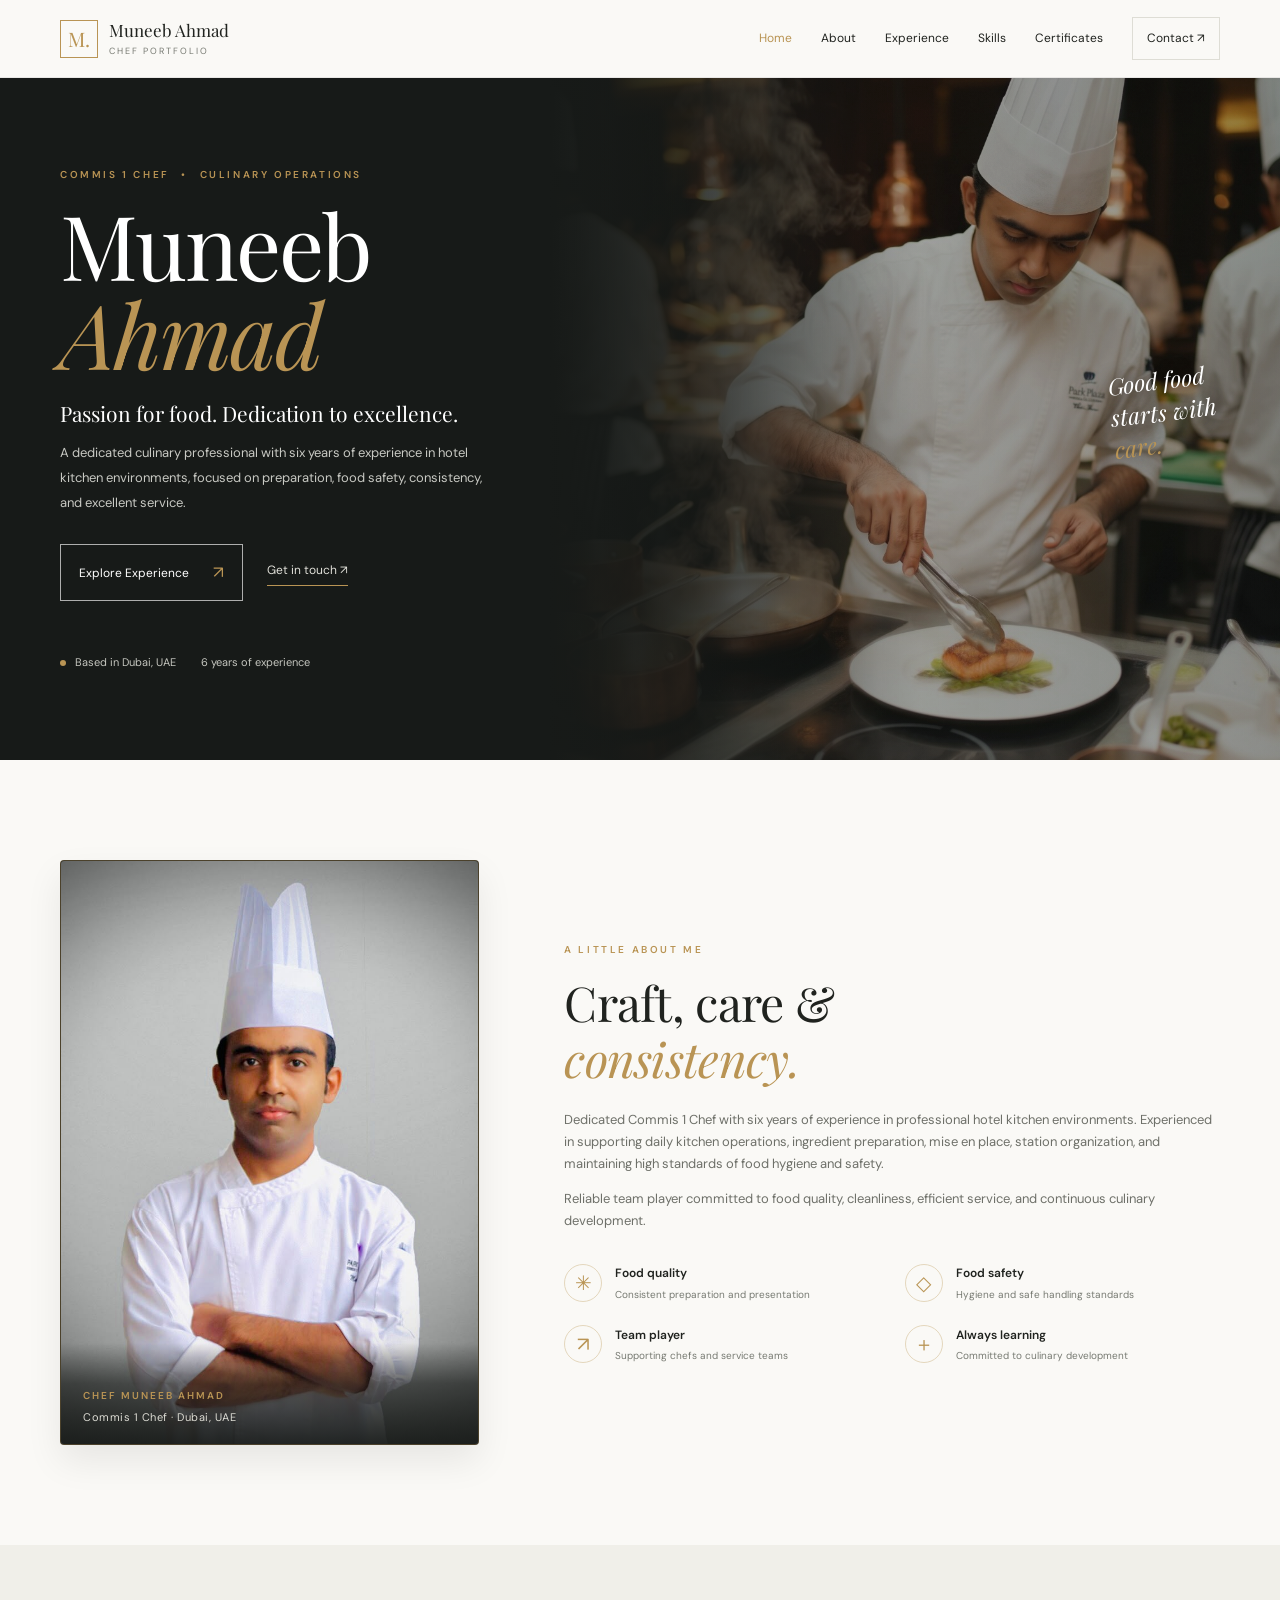
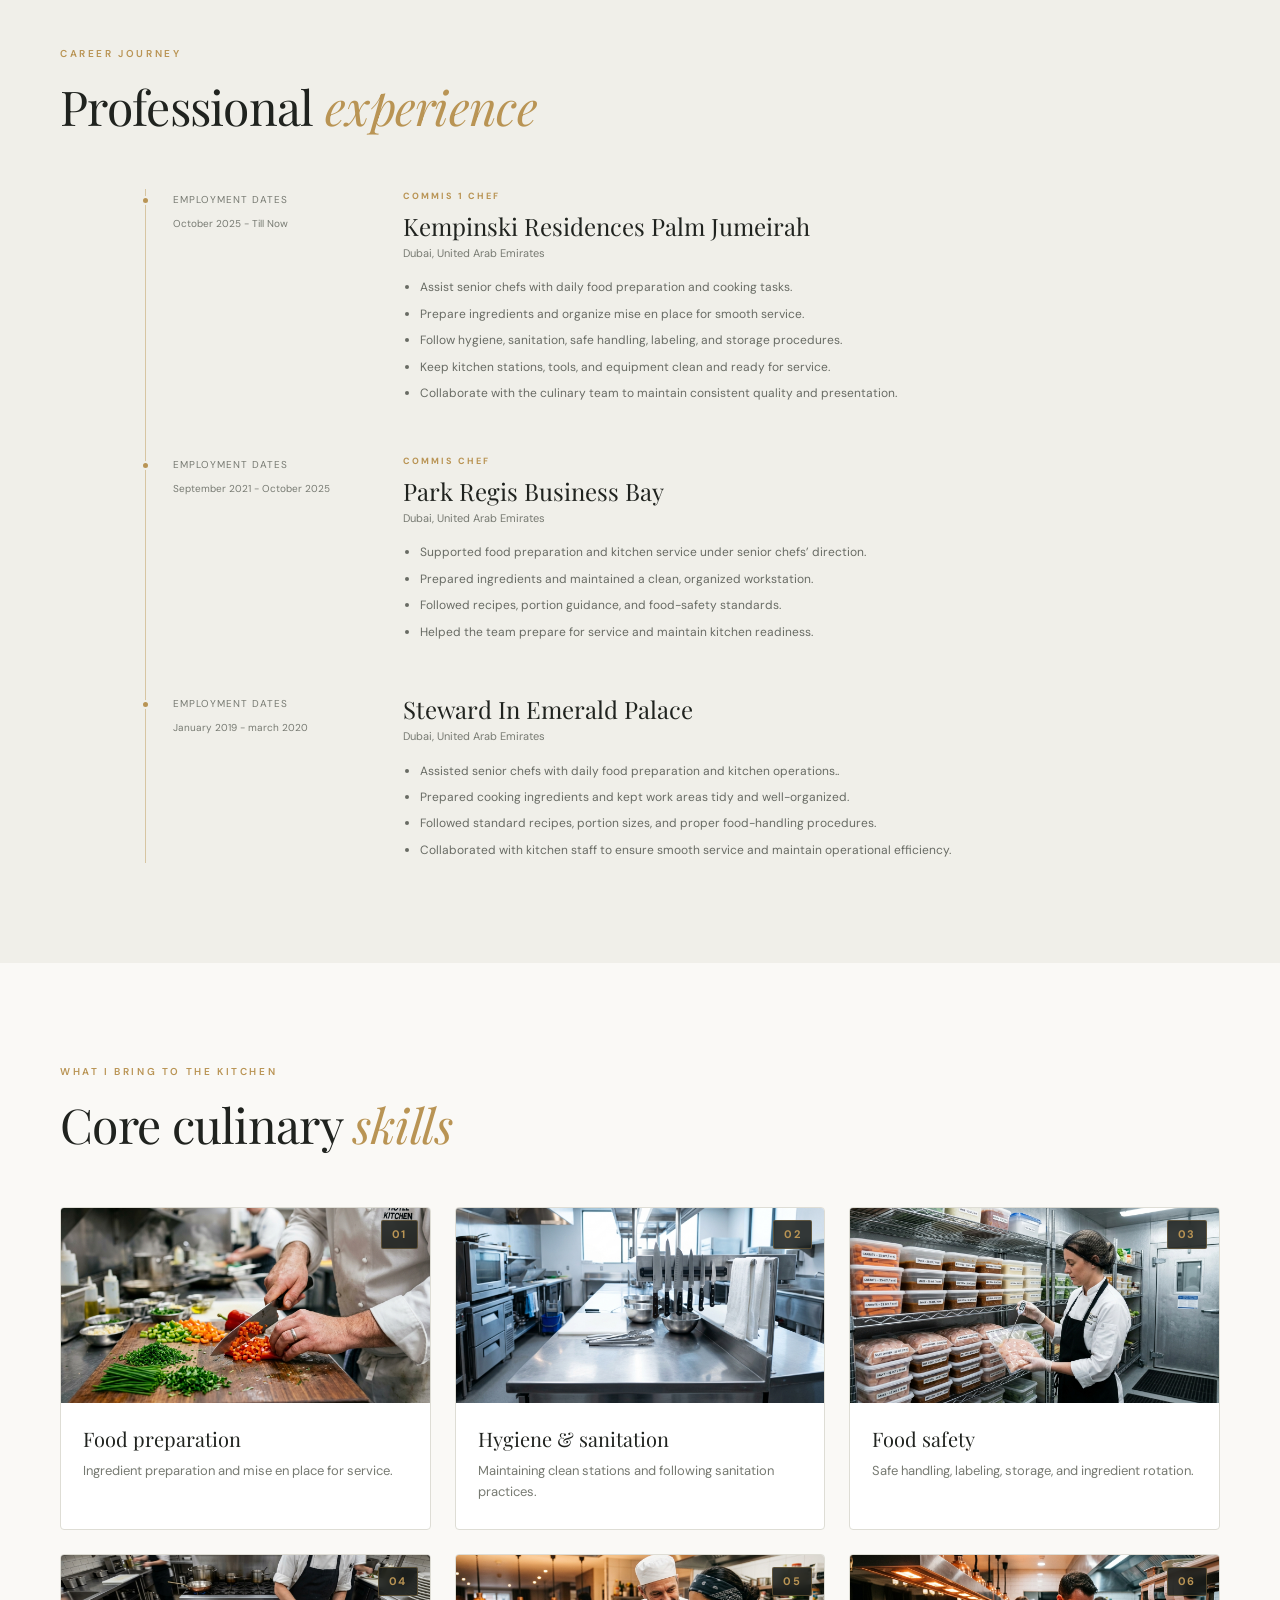
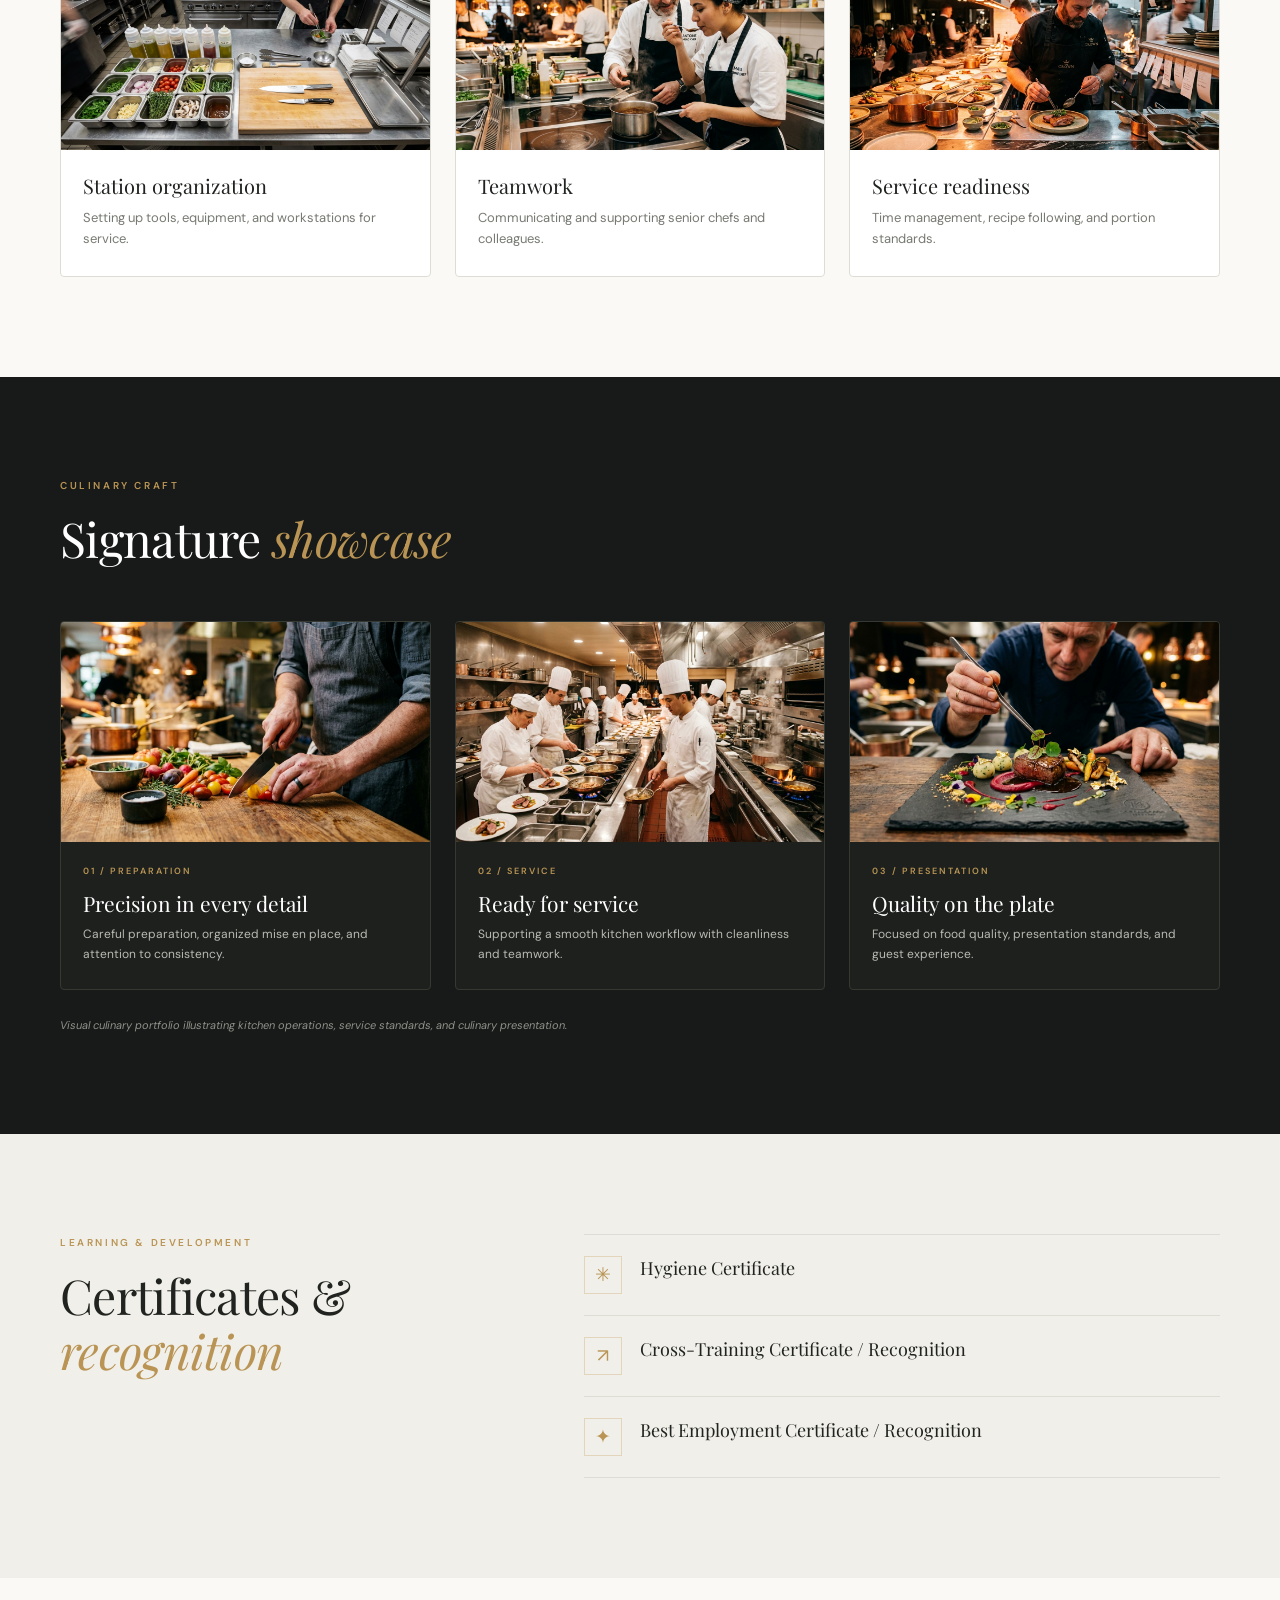
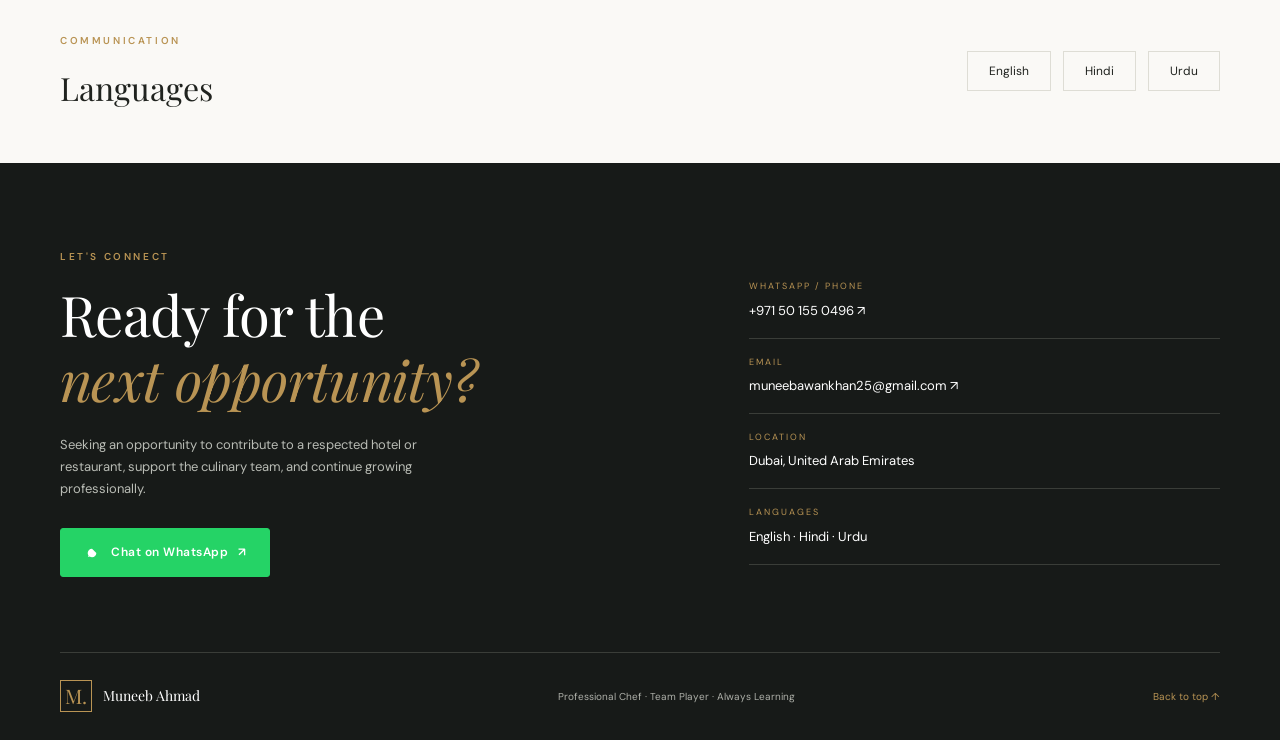
==== index.html @ 7d7c9e2b "first commit" ====
<!doctype html>
<html lang="en">
<head>
  <meta charset="utf-8">
  <meta name="viewport" content="width=device-width, initial-scale=1">
  <meta name="description" content="Professional portfolio of Muneeb Ahmad, Commis 1 Chef based in Dubai, UAE.">
  <meta name="theme-color" content="#171a18">
  <title>Muneeb Ahmad | Professional Chef Portfolio</title>
  <link rel="preconnect" href="https://fonts.googleapis.com">
  <link rel="preconnect" href="https://fonts.gstatic.com" crossorigin>
  <link href="https://fonts.googleapis.com/css2?family=DM+Sans:wght@400;500;600;700&family=Playfair+Display:ital,wght@0,400;0,500;0,600;1,400;1,500&display=swap" rel="stylesheet">
  <link rel="stylesheet" href="assets/css/style.css">
  <script>
    if ('scrollRestoration' in history) { history.scrollRestoration = 'manual'; }
    window.scrollTo(0, 0);
  </script>
  <script defer src="assets/js/script.js"></script>
</head>
<body>
<header class="site-header">
  <div class="container nav-wrap">
    <a class="brand" href="#home" aria-label="Muneeb Ahmad home"><span class="brand-mark">M.</span><span>Muneeb Ahmad<small>CHEF PORTFOLIO</small></span></a>
    <button class="menu-toggle" type="button" aria-label="Open navigation" aria-expanded="false"><span></span><span></span></button>
    <nav class="main-nav" aria-label="Main navigation">
      <a href="#home">Home</a><a href="#about">About</a><a href="#experience">Experience</a><a href="#skills">Skills</a><a href="#certificates">Certificates</a><a href="https://wa.me/971501550496" target="_blank" rel="noopener noreferrer" class="nav-contact">Contact ↗</a>
    </nav>
  </div>
</header>
<main>
  <section class="hero" id="home">
    <div class="hero-overlay"></div>
    <div class="container hero-content">
      <p class="eyebrow">COMMIS 1 CHEF <span>•</span> CULINARY OPERATIONS</p>
      <h1>Muneeb<br><em>Ahmad</em></h1>
      <p class="hero-lead">Passion for food. Dedication to excellence.</p>
      <p class="hero-copy">A dedicated culinary professional with six years of experience in hotel kitchen environments, focused on preparation, food safety, consistency, and excellent service.</p>
      <div class="hero-actions">
        <a class="button button-light" href="#experience">Explore Experience <span aria-hidden="true">↗</span></a>
        <a class="text-link" href="https://wa.me/971501550496" target="_blank" rel="noopener noreferrer">Get in touch ↗</a>
      </div>
      <div class="hero-meta"><span><i class="dot"></i> Based in Dubai, UAE</span><span>6 years of experience</span></div>
    </div>
    <div class="hero-note">Good food<br>starts with<br><em>care.</em></div>
  </section>

  <section class="section about-section" id="about">
    <div class="container two-col about-grid">
      <div class="portrait-photo">
        <img src="assets/images/muneeb.jpeg" alt="Chef Muneeb Ahmad, Commis 1 Chef in uniform">
        <div class="portrait-caption"><span>CHEF MUNEEB AHMAD</span><small>Commis 1 Chef · Dubai, UAE</small></div>
      </div>
      <div class="about-copy">
        <p class="eyebrow">A LITTLE ABOUT ME</p>
        <h2>Craft, care &<br><em>consistency.</em></h2>
        <p>Dedicated Commis 1 Chef with six years of experience in professional hotel kitchen environments. Experienced in supporting daily kitchen operations, ingredient preparation, mise en place, station organization, and maintaining high standards of food hygiene and safety.</p>
        <p>Reliable team player committed to food quality, cleanliness, efficient service, and continuous culinary development.</p>
        <div class="value-grid">
          <div class="value-item"><span class="value-icon">✳</span><div><strong>Food quality</strong><small>Consistent preparation and presentation</small></div></div>
          <div class="value-item"><span class="value-icon">◇</span><div><strong>Food safety</strong><small>Hygiene and safe handling standards</small></div></div>
          <div class="value-item"><span class="value-icon">↗</span><div><strong>Team player</strong><small>Supporting chefs and service teams</small></div></div>
          <div class="value-item"><span class="value-icon">＋</span><div><strong>Always learning</strong><small>Committed to culinary development</small></div></div>
        </div>
      </div>
    </div>
  </section>

  <section class="section soft-section" id="experience">
    <div class="container">
      <div class="section-heading">
        <div><p class="eyebrow">CAREER JOURNEY</p><h2>Professional <em>experience</em></h2></div>
        
      </div>
      <div class="timeline">
        <article class="timeline-item">
          <div class="timeline-marker"></div>
          <div class="timeline-date">EMPLOYMENT DATES<br><span>October 2025 - Till Now </span></div>
          <div class="timeline-content">
            <p class="role-label">COMMIS 1 CHEF</p>
            <h3>Kempinski Residences Palm Jumeirah</h3>
            <p class="location">Dubai, United Arab Emirates</p>
            <ul>
              <li>Assist senior chefs with daily food preparation and cooking tasks.</li>
              <li>Prepare ingredients and organize mise en place for smooth service.</li>
              <li>Follow hygiene, sanitation, safe handling, labeling, and storage procedures.</li>
              <li>Keep kitchen stations, tools, and equipment clean and ready for service.</li>
              <li>Collaborate with the culinary team to maintain consistent quality and presentation.</li>
            </ul>
          </div>
        </article>
        <article class="timeline-item">
          <div class="timeline-marker"></div>
          <div class="timeline-date">EMPLOYMENT DATES<br><span> September 2021 - October 2025 </span></div>
          <div class="timeline-content">
            <p class="role-label">COMMIS CHEF</p>
            <h3>Park Regis Business Bay</h3>
            <p class="location">Dubai, United Arab Emirates</p>
            <ul>
              <li>Supported food preparation and kitchen service under senior chefs’ direction.</li>
              <li>Prepared ingredients and maintained a clean, organized workstation.</li>
              <li>Followed recipes, portion guidance, and food-safety standards.</li>
              <li>Helped the team prepare for service and maintain kitchen readiness.</li>
            </ul>
          </div>
        </article>
        <article class="timeline-item">
          <div class="timeline-marker"></div>
          <div class="timeline-date">EMPLOYMENT DATES<br><span>  January 2019 - march 2020 </span></div>
          <div class="timeline-content">
            <h3>Steward In Emerald Palace </h3>
            <p class="location">Dubai, United Arab Emirates</p>
            <ul>
              <li>Assisted senior chefs with daily food preparation and kitchen operations..</li>
              <li>Prepared cooking ingredients and kept work areas tidy and well-organized.</li>
               <li>Followed standard recipes, portion sizes, and proper food-handling procedures.</li>
              <li>Collaborated with kitchen staff to ensure smooth service and maintain operational efficiency.</li>
            </ul>
          </div>
        </article>
      </div>
    </div>
  </section>

  <section class="section" id="skills">
    <div class="container">
      <div class="section-heading">
        <div><p class="eyebrow">WHAT I BRING TO THE KITCHEN</p><h2>Core culinary <em>skills</em></h2></div>
      </div>
      <div class="skills-grid">
        <article class="skill-card">
          <div class="skill-media">
            <img src="assets/images/skill-prep.jpg" alt="Food preparation and knife skills" loading="lazy">
            <span class="skill-num">01</span>
          </div>
          <div class="skill-body">
            <h3>Food preparation</h3>
            <p>Ingredient preparation and mise en place for service.</p>
          </div>
        </article>
        <article class="skill-card">
          <div class="skill-media">
            <img src="assets/images/skill-hygiene.jpg" alt="Commercial kitchen hygiene and sanitation" loading="lazy">
            <span class="skill-num">02</span>
          </div>
          <div class="skill-body">
            <h3>Hygiene & sanitation</h3>
            <p>Maintaining clean stations and following sanitation practices.</p>
          </div>
        </article>
        <article class="skill-card">
          <div class="skill-media">
            <img src="assets/images/skill-safety.jpg" alt="Food safety and temperature monitoring" loading="lazy">
            <span class="skill-num">03</span>
          </div>
          <div class="skill-body">
            <h3>Food safety</h3>
            <p>Safe handling, labeling, storage, and ingredient rotation.</p>
          </div>
        </article>
        <article class="skill-card">
          <div class="skill-media">
            <img src="assets/images/skill-station.jpg" alt="Kitchen station organization and mise en place setup" loading="lazy">
            <span class="skill-num">04</span>
          </div>
          <div class="skill-body">
            <h3>Station organization</h3>
            <p>Setting up tools, equipment, and workstations for service.</p>
          </div>
        </article>
        <article class="skill-card">
          <div class="skill-media">
            <img src="assets/images/skill-team.jpg" alt="Culinary brigade teamwork and chef collaboration" loading="lazy">
            <span class="skill-num">05</span>
          </div>
          <div class="skill-body">
            <h3>Teamwork</h3>
            <p>Communicating and supporting senior chefs and colleagues.</p>
          </div>
        </article>
        <article class="skill-card">
          <div class="skill-media">
            <img src="assets/images/skill-service.jpg" alt="Service readiness and dinner service plating" loading="lazy">
            <span class="skill-num">06</span>
          </div>
          <div class="skill-body">
            <h3>Service readiness</h3>
            <p>Time management, recipe following, and portion standards.</p>
          </div>
        </article>
      </div>
    </div>
  </section>

  <section class="section signature-section" id="gallery">
    <div class="container">
      <div class="section-heading">
        <div><p class="eyebrow">CULINARY CRAFT</p><h2>Signature <em>showcase</em></h2></div>
      </div>
      <div class="showcase-grid">
        <article class="showcase-card">
          <div class="showcase-image"><img src="assets/images/showcase-prep.jpg" alt="Precision culinary preparation and knife craftsmanship" loading="lazy"></div>
          <div class="showcase-copy">
            <span>01 / PREPARATION</span>
            <h3>Precision in every detail</h3>
            <p>Careful preparation, organized mise en place, and attention to consistency.</p>
          </div>
        </article>
        <article class="showcase-card">
          <div class="showcase-image"><img src="assets/images/showcase-service.jpg" alt="Commercial hotel kitchen brigade during service rush" loading="lazy"></div>
          <div class="showcase-copy">
            <span>02 / SERVICE</span>
            <h3>Ready for service</h3>
            <p>Supporting a smooth kitchen workflow with cleanliness and teamwork.</p>
          </div>
        </article>
        <article class="showcase-card">
          <div class="showcase-image"><img src="assets/images/showcase-presentation.jpg" alt="Michelin caliber fine dining plated presentation" loading="lazy"></div>
          <div class="showcase-copy">
            <span>03 / PRESENTATION</span>
            <h3>Quality on the plate</h3>
            <p>Focused on food quality, presentation standards, and guest experience.</p>
          </div>
        </article>
      </div>
      <p class="gallery-note">Visual culinary portfolio illustrating kitchen operations, service standards, and culinary presentation.</p>
    </div>
  </section>

  <section class="section soft-section" id="certificates">
    <div class="container credentials-grid">
      <div>
        <p class="eyebrow">LEARNING & DEVELOPMENT</p>
        <h2>Certificates &<br><em>recognition</em></h2>
      </div>
      <div class="credential-list">
        <div class="credential"><span class="credential-symbol">✳</span><div><h3>Hygiene Certificate</h3></div></div>
        <div class="credential"><span class="credential-symbol">↗</span><div><h3>Cross-Training Certificate / Recognition</h3></div></div>
        <div class="credential"><span class="credential-symbol">✦</span><div><h3>Best Employment Certificate / Recognition</h3></div></div>
       
      </div>
    </div>
  </section>

  <section class="section languages-section" id="languages">
    <div class="container language-row">
      <div><p class="eyebrow">COMMUNICATION</p><h2>Languages</h2></div>
      <div class="language-pills"><span>English</span><span>Hindi</span><span>Urdu</span></div>
    </div>
  </section>

  <section class="contact-section" id="contact">
    <div class="container contact-grid">
      <div>
        <p class="eyebrow">LET'S CONNECT</p>
        <h2>Ready for the<br><em>next opportunity?</em></h2>
        <p class="contact-copy">Seeking an opportunity to contribute to a respected hotel or restaurant, support the culinary team, and continue growing professionally.</p>
        <div class="contact-actions">
          <a class="button button-whatsapp" href="https://wa.me/971501550496" target="_blank" rel="noopener noreferrer">
            <svg width="18" height="18" viewBox="0 0 24 24" fill="currentColor" aria-hidden="true"><path d="M12.031 6.172c-3.181 0-5.767 2.586-5.768 5.766-.001 1.298.38 2.27 1.019 3.287l-.582 2.128 2.182-.573c.978.58 1.911.928 3.145.929 3.178 0 5.767-2.587 5.768-5.766 0-3.18-2.587-5.771-5.771zm3.392 8.244c-.144.405-.837.774-1.17.824-.312.045-.694.073-2.146-.527-1.745-.722-2.885-2.487-2.973-2.603-.088-.117-.704-.937-.704-1.787 0-.85.443-1.268.601-1.444.159-.175.347-.219.462-.219.116 0 .232.001.332.006.107.005.25-.041.391.298.145.348.497 1.213.541 1.302.044.088.073.192.015.308-.059.117-.089.19-.176.293-.089.102-.187.228-.267.306-.089.088-.182.183-.078.361.103.177.459.757.985 1.226.677.604 1.248.791 1.425.879.177.088.281.074.385-.045.104-.118.444-.517.562-.694.119-.177.237-.148.399-.089.163.059 1.034.488 1.212.576.177.089.296.133.34.207.045.074.045.428-.099.833zM12 2C6.477 2 2 6.477 2 12c0 1.891.526 3.662 1.438 5.176L2 22l4.962-1.398A9.956 9.956 0 0012 22c5.523 0 10-4.477 10-10S17.523 2 12 2z"/></svg>
            Chat on WhatsApp <span aria-hidden="true">↗</span>
          </a>
        </div>
      </div>
      <div class="contact-details">
        <a href="https://wa.me/971501550496" target="_blank" rel="noopener noreferrer"><span class="contact-label">WHATSAPP / PHONE</span><span>+971 50 155 0496 ↗</span></a>
        <a href="mailto:muneebawankhan25@gmail.com"><span class="contact-label">EMAIL</span><span>muneebawankhan25@gmail.com ↗</span></a>
        <div><span class="contact-label">LOCATION</span><span>Dubai, United Arab Emirates</span></div>
        <div><span class="contact-label">LANGUAGES</span><span>English · Hindi · Urdu</span></div>
      </div>
    </div>
    <footer class="site-footer container"><a class="brand brand-footer" href="#home"><span class="brand-mark">M.</span> Muneeb Ahmad</a><span>Professional Chef · Team Player · Always Learning</span><a href="#home" class="back-top">Back to top ↑</a></footer>
  </section>
</main>
<script>
  // JavaScript is loaded from assets/js/script.js
</script>
</body>
</html>
---- assets/css/style.css ----
:root{--ink:#20231f;--muted:#777a72;--paper:#faf9f6;--soft:#f0efe9;--gold:#b99454;--line:#deddd5;--dark:#171a18;--white:#fff;--serif:"Playfair Display",Georgia,serif;--sans:"DM Sans",Arial,sans-serif}
*{box-sizing:border-box}html{scroll-behavior:smooth;scroll-padding-top:88px}body{margin:0;background:var(--paper);color:var(--ink);font-family:var(--sans);font-size:15px;line-height:1.7;-webkit-font-smoothing:antialiased}a{color:inherit;text-decoration:none}button{font:inherit}.container{width:min(1160px,calc(100% - 48px));margin-inline:auto}.site-header{height:78px;background:rgba(250,249,246,.96);border-bottom:1px solid rgba(32,35,31,.08);position:sticky;top:0;z-index:20;backdrop-filter:blur(12px)}.nav-wrap{height:100%;display:flex;align-items:center;justify-content:space-between;gap:24px}.brand{display:flex;align-items:center;gap:11px;font-family:var(--serif);font-size:17px;line-height:1.2;white-space:nowrap}.brand small{display:block;font:9px var(--sans);letter-spacing:2px;color:var(--muted);margin-top:5px}.brand-mark{width:38px;height:38px;display:grid;place-items:center;border:1px solid var(--gold);color:var(--gold);font-family:var(--serif);font-size:20px}.main-nav{display:flex;align-items:center;gap:29px;font-size:12px}.main-nav a{transition:color .2s}.main-nav a:hover,.main-nav a.active{color:var(--gold)}.nav-contact{border:1px solid var(--line);padding:10px 14px}.menu-toggle{display:none;background:none;border:0;padding:8px}.hero{position:relative;min-height:610px;background:var(--dark);color:white;display:flex;align-items:center;overflow:hidden}.hero:before{content:"";position:absolute;inset:0 0 0 43%;background:linear-gradient(90deg,var(--dark) 0%,rgba(23,26,24,.2) 45%,rgba(23,26,24,.16) 100%),url("../images/chef-hero.png") center/cover no-repeat;opacity:.9}.hero-overlay{position:absolute;inset:0;background:linear-gradient(90deg,rgba(23,26,24,.97) 0%,rgba(23,26,24,.9) 34%,rgba(23,26,24,.18) 72%,rgba(23,26,24,.3) 100%)}.hero-content{position:relative;z-index:1;padding-block:88px}.eyebrow{font-size:10px;letter-spacing:2.6px;font-weight:600;color:var(--gold);margin:0 0 17px}.eyebrow span{padding-inline:7px}.hero h1{font:clamp(58px,7vw,92px)/.99 var(--serif);letter-spacing:-2px;margin:0 0 22px}.hero h1 em,.hero-note em,.about-copy h2 em,.section-heading h2 em,.credentials-grid h2 em,.contact-grid h2 em{font-weight:400;color:var(--gold)}.hero-lead{font:21px var(--serif);margin:0 0 14px}.hero-copy{max-width:440px;color:#c8c9c3;font-size:13px;line-height:1.9}.hero-actions{display:flex;align-items:center;gap:24px;margin-top:29px}.button{display:inline-flex;align-items:center;gap:24px;padding:13px 18px;font-size:12px;transition:transform .2s,background .2s}.button:hover{transform:translateY(-2px)}.button-light{border:1px solid rgba(255,255,255,.65);color:white}.button-light span{color:var(--gold);font-size:17px}.text-link{font-size:12px;color:#e1e0d9;border-bottom:1px solid var(--gold);padding-bottom:4px}.hero-meta{display:flex;gap:25px;margin-top:52px;color:#c5c6bf;font-size:11px}.hero-meta span{display:flex;align-items:center;gap:9px}.dot{width:6px;height:6px;border-radius:50%;background:var(--gold)}.hero-note{position:absolute;z-index:2;right:max(5vw,calc((100vw - 1160px)/2));top:42%;font:italic 23px/1.4 var(--serif);color:#fff;transform:rotate(-7deg);text-shadow:0 2px 20px #000}.section{padding:100px 0}.about-grid{display:grid;grid-template-columns:.78fr 1.22fr;gap:85px;align-items:center}.portrait-placeholder{min-height:430px;background:linear-gradient(145deg,#d6d0c4,#a29b8c);display:flex;flex-direction:column;align-items:center;justify-content:center;position:relative;overflow:hidden;color:#fff;text-align:center}.portrait-placeholder:after{content:"";position:absolute;inset:14px;border:1px solid rgba(255,255,255,.45)}.portrait-monogram{font:clamp(80px,10vw,140px)/1 var(--serif);letter-spacing:-8px;color:rgba(255,255,255,.86)}.portrait-placeholder>span,.portrait-placeholder small{position:relative;z-index:1;letter-spacing:2px;font-size:9px}.portrait-placeholder small{margin-top:12px;letter-spacing:.4px}.about-copy h2,.section-heading h2,.credentials-grid h2,.contact-grid h2{font:clamp(35px,4vw,48px)/1.15 var(--serif);letter-spacing:-.7px;margin:0 0 23px}.about-copy>p:not(.eyebrow){font-size:13px;color:#6e7069;max-width:650px}.value-grid{display:grid;grid-template-columns:1fr 1fr;gap:22px 25px;margin-top:31px}.value-item{display:flex;align-items:center;gap:13px}.value-icon{display:grid;place-items:center;flex:0 0 38px;height:38px;border:1px solid #e4d7bd;color:var(--gold);font-size:20px;border-radius:50%}.value-item strong,.value-item small{display:block}.value-item strong{font-size:12px;font-weight:600}.value-item small{font-size:10px;color:var(--muted);margin-top:2px}.soft-section{background:var(--soft)}.section-heading{display:flex;justify-content:space-between;align-items:end;gap:30px;margin-bottom:55px}.section-heading h2{margin:0}.section-intro{max-width:320px;color:var(--muted);font-size:12px;margin:0 0 5px}.timeline{max-width:1000px;margin-inline:auto}.timeline-item{display:grid;grid-template-columns:190px 1fr;gap:40px;position:relative;padding:0 0 48px 27px;border-left:1px solid #d7c5a2;margin-left:5px}.timeline-item:last-child{padding-bottom:0}.timeline-marker{position:absolute;width:9px;height:9px;border-radius:50%;background:var(--gold);left:-5px;top:7px;border:2px solid var(--soft)}.timeline-date{font-size:10px;letter-spacing:1px;color:var(--muted);padding-top:2px}.timeline-date span{display:inline-block;margin-top:7px;letter-spacing:0}.role-label{font-size:9px;letter-spacing:2px;color:var(--gold);margin:0 0 5px;font-weight:700}.timeline-content h3{font:24px var(--serif);margin:0}.location{font-size:11px;color:var(--muted);margin:2px 0 12px}.timeline-content ul{padding-left:17px;margin:0;color:#686b64;font-size:12px}.timeline-content li{padding:3px 0}.skills-grid{display:grid;grid-template-columns:repeat(3,1fr);gap:1px;background:var(--line);border:1px solid var(--line)}.skill-card{background:var(--paper);padding:29px 28px 32px;min-height:175px;transition:background .2s}.skill-card:hover{background:#fff}.skill-card>span{color:var(--gold);font:italic 17px var(--serif)}.skill-card h3{font:21px var(--serif);margin:17px 0 8px}.skill-card p{font-size:12px;color:var(--muted);margin:0;max-width:260px}.credentials-grid{display:grid;grid-template-columns:.8fr 1.2fr;gap:100px}.credentials-grid h2{margin-bottom:18px}.credential-list{border-top:1px solid var(--line)}.credential{display:flex;gap:18px;padding:21px 0;border-bottom:1px solid var(--line);align-items:flex-start}.credential-symbol{width:38px;height:38px;flex:0 0 38px;display:grid;place-items:center;border:1px solid #e2d5bc;color:var(--gold);font-size:19px}.credential h3{font:18px var(--serif);margin:0 0 3px}.credential p{font-size:11px;color:var(--muted);margin:0}.languages-section{padding:54px 0}.language-row{display:flex;align-items:center;justify-content:space-between;gap:30px}.language-row h2{font:32px var(--serif);margin:0}.language-pills{display:flex;gap:12px;flex-wrap:wrap}.language-pills span{border:1px solid var(--line);padding:9px 21px;font-size:12px}.contact-section{background:var(--dark);color:white;padding:85px 0 0}.contact-grid{display:grid;grid-template-columns:1fr .8fr;gap:100px;padding-bottom:75px}.contact-grid h2{font-size:clamp(38px,4.5vw,56px)}.contact-copy{max-width:420px;color:#b9bcb5;font-size:13px}.contact-details{padding-top:15px}.contact-details>a,.contact-details>div{display:flex;flex-direction:column;gap:5px;padding:16px 0;border-bottom:1px solid #3a3d38;font-size:13px;overflow-wrap:anywhere}.contact-label{font-size:9px;letter-spacing:2px;color:var(--gold)}.contact-details a:hover>span:last-child{color:var(--gold)}.site-footer{border-top:1px solid #3a3d38;min-height:88px;display:flex;align-items:center;justify-content:space-between;gap:22px;color:#aeb0a9;font-size:10px}.brand-footer{color:white;font-size:14px}.brand-footer .brand-mark{width:32px;height:32px}.back-top{color:var(--gold)}.menu-toggle span{display:block;width:23px;height:1px;background:var(--ink);margin:6px}.reveal{opacity:0;transform:translateY(16px);transition:opacity .65s ease,transform .65s ease}.reveal.is-visible{opacity:1;transform:none}
@media(max-width:900px){.main-nav{gap:15px;font-size:11px}.about-grid{gap:45px}.hero-note{right:5%;font-size:18px}.credentials-grid,.contact-grid{gap:50px}.section{padding:78px 0}}
@media(max-width:700px){.container{width:min(100% - 34px,560px)}.site-header{height:70px}.menu-toggle{display:block;cursor:pointer}.main-nav{display:none;position:absolute;top:69px;left:0;right:0;background:var(--paper);padding:18px 24px 24px;border-bottom:1px solid var(--line);align-items:stretch;flex-direction:column;gap:0}.main-nav.open{display:flex}.main-nav a{padding:12px 0;border-bottom:1px solid var(--line)}.main-nav .nav-contact{border:0;padding:12px 0}.hero{min-height:650px;align-items:flex-end}.hero:before{inset:0;background:linear-gradient(0deg,rgba(23,26,24,.98) 0%,rgba(23,26,24,.78) 48%,rgba(23,26,24,.3) 100%),url("../images/chef-hero.png") center/cover no-repeat}.hero-overlay{background:linear-gradient(0deg,rgba(23,26,24,.3),transparent)}.hero-content{padding-block:85px 44px}.hero h1{font-size:64px}.hero-copy{max-width:390px}.hero-note{display:none}.hero-meta{margin-top:35px;gap:14px;flex-wrap:wrap}.section{padding:65px 0}.about-grid,.credentials-grid,.contact-grid{grid-template-columns:1fr;gap:36px}.portrait-placeholder{min-height:300px;max-width:100%}.about-copy h2,.section-heading h2,.credentials-grid h2{font-size:39px}.section-heading{align-items:flex-start;flex-direction:column;gap:13px;margin-bottom:36px}.timeline-item{grid-template-columns:1fr;gap:10px;padding-left:23px;padding-bottom:38px}.timeline-date{order:0}.timeline-content{order:1}.timeline-content h3{font-size:22px}.skills-grid{grid-template-columns:1fr 1fr}.skill-card{padding:23px 18px;min-height:165px}.skill-card h3{font-size:18px}.value-grid{gap:19px 12px}.value-item{align-items:flex-start}.value-item small{line-height:1.5}.language-row{align-items:flex-start;flex-direction:column;gap:20px}.contact-section{padding-top:65px}.contact-grid{padding-bottom:48px}.site-footer{padding:22px 0;align-items:flex-start;flex-direction:column;gap:14px}.contact-grid h2{font-size:43px}}
@media(max-width:400px){.hero h1{font-size:55px}.hero-lead{font-size:18px}.hero-actions{align-items:flex-start;flex-direction:column;gap:17px}.skills-grid{grid-template-columns:1fr}.skill-card{min-height:auto}.value-grid{grid-template-columns:1fr}.language-pills{gap:8px}.language-pills span{padding:8px 14px}}
@media(prefers-reduced-motion:reduce){html{scroll-behavior:auto}*,*::before,*::after{transition:none!important}.reveal{opacity:1;transform:none}}


/* Portfolio photo, skills with imagery, and culinary showcase */
.portrait-photo{position:relative;min-height:480px;height:100%;border-radius:4px;overflow:hidden;background:#171a18;border:1px solid rgba(185,148,84,.32);box-shadow:0 16px 36px rgba(0,0,0,.08)}
.portrait-photo img{width:100%;height:100%;min-height:480px;display:block;object-fit:cover;object-position:center 8%}
.portrait-caption{position:absolute;left:0;right:0;bottom:0;padding:44px 22px 18px;color:#fff;background:linear-gradient(to top,rgba(23,26,24,.92) 0%,rgba(23,26,24,.6) 60%,transparent 100%)}
.portrait-caption span{display:block;font-size:10px;letter-spacing:2px;font-weight:600;color:var(--gold)}
.portrait-caption small{display:block;margin-top:4px;font-size:11px;color:#deddd5;letter-spacing:.5px}

.skills-grid{display:grid;grid-template-columns:repeat(3,1fr);gap:24px;background:transparent;border:none}
.skill-card{background:#fff;border:1px solid var(--line);border-radius:4px;overflow:hidden;display:flex;flex-direction:column;padding:0;min-height:0;transition:transform .25s ease,box-shadow .25s ease,border-color .25s ease}
.skill-card:hover{transform:translateY(-4px);border-color:var(--gold);box-shadow:0 14px 28px rgba(0,0,0,.06)}
.skill-media{position:relative;height:195px;width:100%;overflow:hidden;background:#1a1d1a}
.skill-media img{width:100%;height:100%;object-fit:cover;display:block;transition:transform .45s ease}
.skill-card:hover .skill-media img{transform:scale(1.05)}
.skill-num{position:absolute;top:12px;right:12px;background:rgba(23,26,24,.85);color:var(--gold);font-size:11px;font-weight:700;letter-spacing:1.5px;padding:4px 10px;border:1px solid rgba(185,148,84,.35);backdrop-filter:blur(4px);border-radius:2px}
.skill-body{padding:22px 22px 26px;display:flex;flex-direction:column;flex-grow:1}
.skill-body h3{font:20px var(--serif);margin:0 0 9px;color:var(--ink)}
.skill-body p{font-size:13px;line-height:1.6;color:var(--muted);margin:0;max-width:none}

.signature-section{background:var(--dark);color:#fff}
.signature-section .section-intro{color:#b8bbb3}
.showcase-grid{display:grid;grid-template-columns:repeat(3,1fr);gap:24px}
.showcase-card{border:1px solid #363932;background:#1d201d;border-radius:4px;overflow:hidden;display:flex;flex-direction:column;transition:transform .25s ease,border-color .25s ease,box-shadow .25s ease}
.showcase-card:hover{transform:translateY(-4px);border-color:var(--gold);box-shadow:0 14px 28px rgba(0,0,0,.3)}
.showcase-image{height:220px;overflow:hidden;background:#20231f}
.showcase-image img{width:100%;height:100%;object-fit:cover;display:block;transition:transform .5s ease}
.showcase-card:hover .showcase-image img{transform:scale(1.05)}
.showcase-copy{padding:22px 22px 24px;display:flex;flex-direction:column;flex-grow:1}
.showcase-copy>span{font-size:9px;letter-spacing:2px;font-weight:600;color:var(--gold);display:block}
.showcase-copy h3{font:21px var(--serif);margin:10px 0 8px;color:#fff}
.showcase-copy p{font-size:12px;line-height:1.65;color:#b8bbb3;margin:0}
.gallery-note{font-size:11px;color:#8f928a;margin:26px 0 0;font-style:italic}

@media(max-width:960px){
  .skills-grid{grid-template-columns:repeat(2,1fr);gap:20px}
  .showcase-grid{grid-template-columns:repeat(2,1fr);gap:20px}
  .showcase-card:last-child{grid-column:span 2}
}

.contact-actions{margin-top:28px}
.button-whatsapp{display:inline-flex;align-items:center;gap:10px;background:#25d366;color:#fff!important;border:1px solid #25d366;padding:13px 22px;border-radius:3px;font-size:12px;font-weight:600;letter-spacing:.5px;transition:background .2s,transform .2s,box-shadow .2s}
.button-whatsapp:hover{background:#1fb855;border-color:#1fb855;color:#fff!important;transform:translateY(-2px);box-shadow:0 8px 20px rgba(37,211,102,.25)}
.button-whatsapp svg{flex-shrink:0}

@media(max-width:700px){
  .portrait-photo{min-height:380px;height:430px}
  .portrait-photo img{min-height:380px;height:430px;object-position:center 6%}
  .skills-grid{grid-template-columns:1fr;gap:20px}
  .skill-media{height:200px}
  .skill-card{padding:0}
  .skill-body{padding:20px 20px 24px}
  .showcase-grid{grid-template-columns:1fr;gap:20px}
  .showcase-card:last-child{grid-column:auto}
  .showcase-image{height:220px}
  .showcase-copy{padding:20px 20px 22px}
  .contact-actions{margin-top:22px}
  .button-whatsapp{width:100%;justify-content:center}
}

@media(max-width:420px){
  .portrait-photo,.portrait-photo img{min-height:340px;height:380px}
  .skill-media{height:180px}
  .showcase-image{height:190px}
  .showcase-copy h3{font-size:19px}
  .skill-body h3{font-size:19px}
}
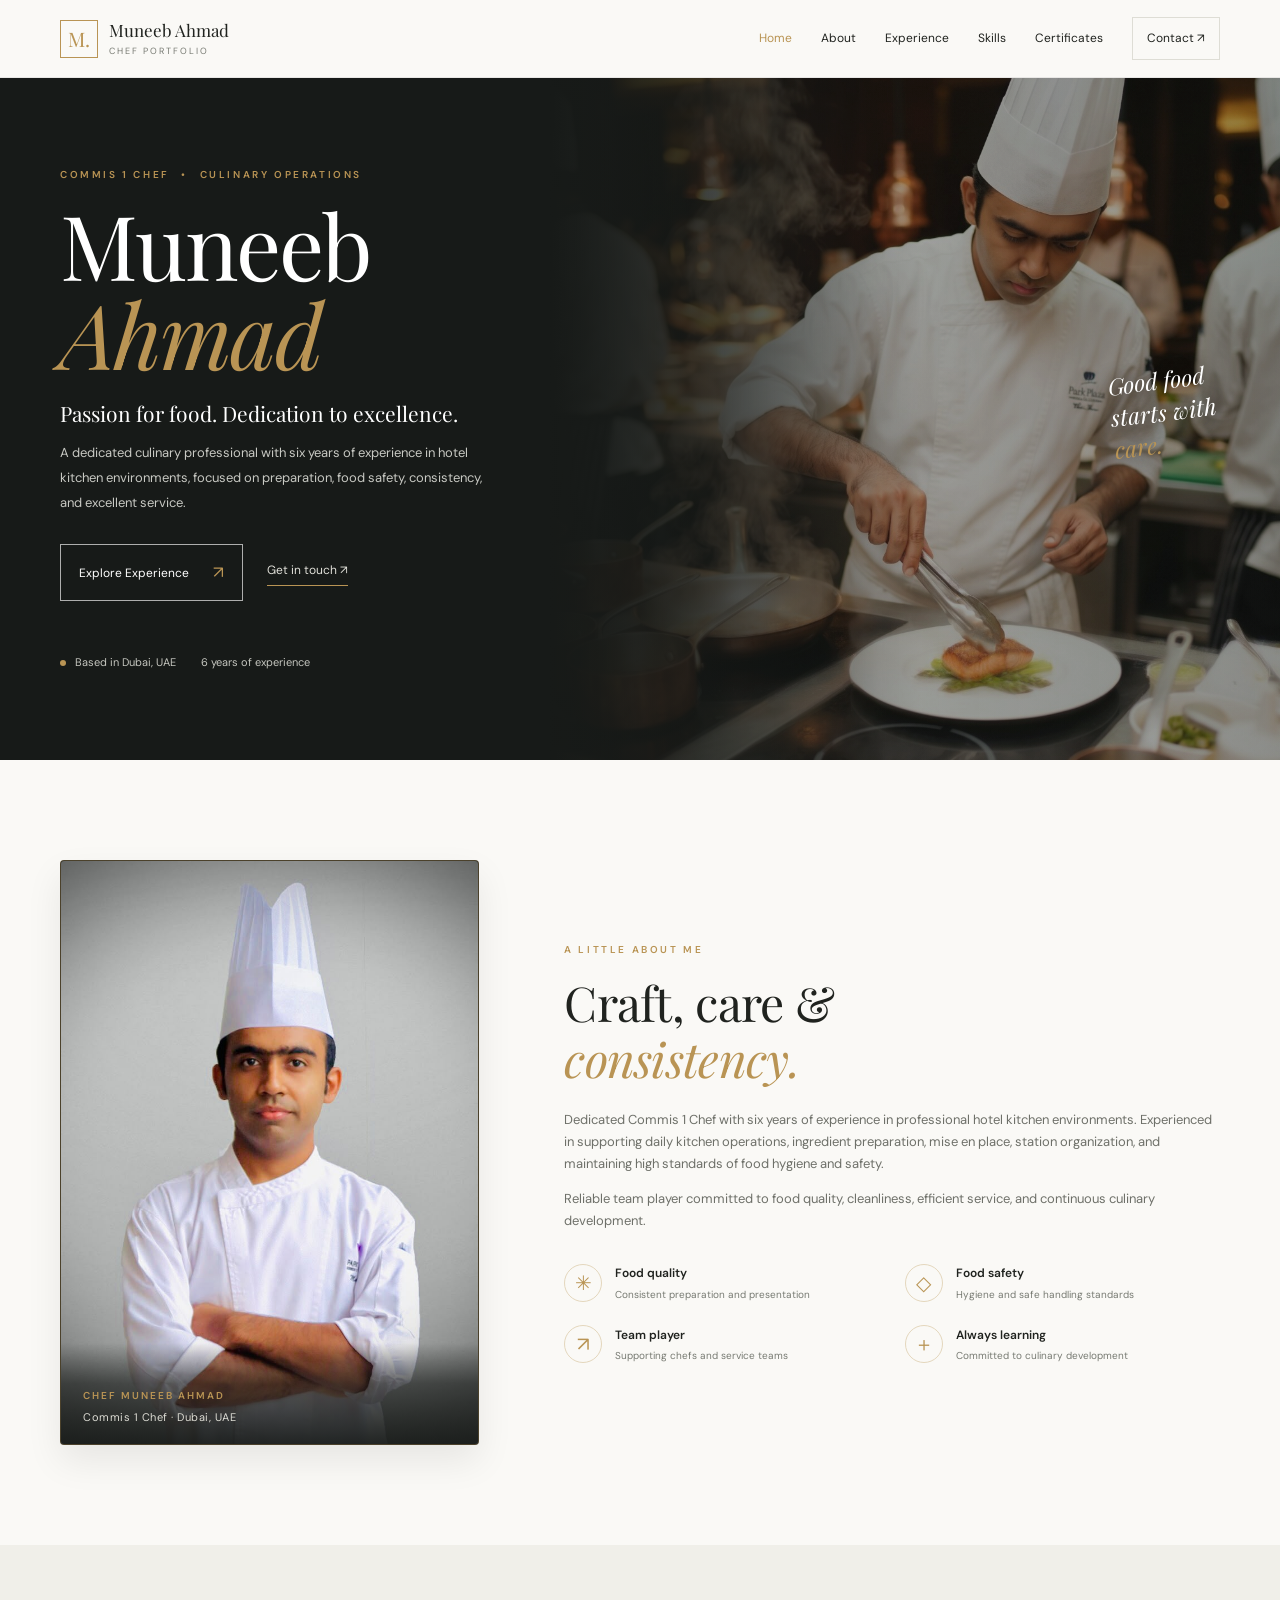
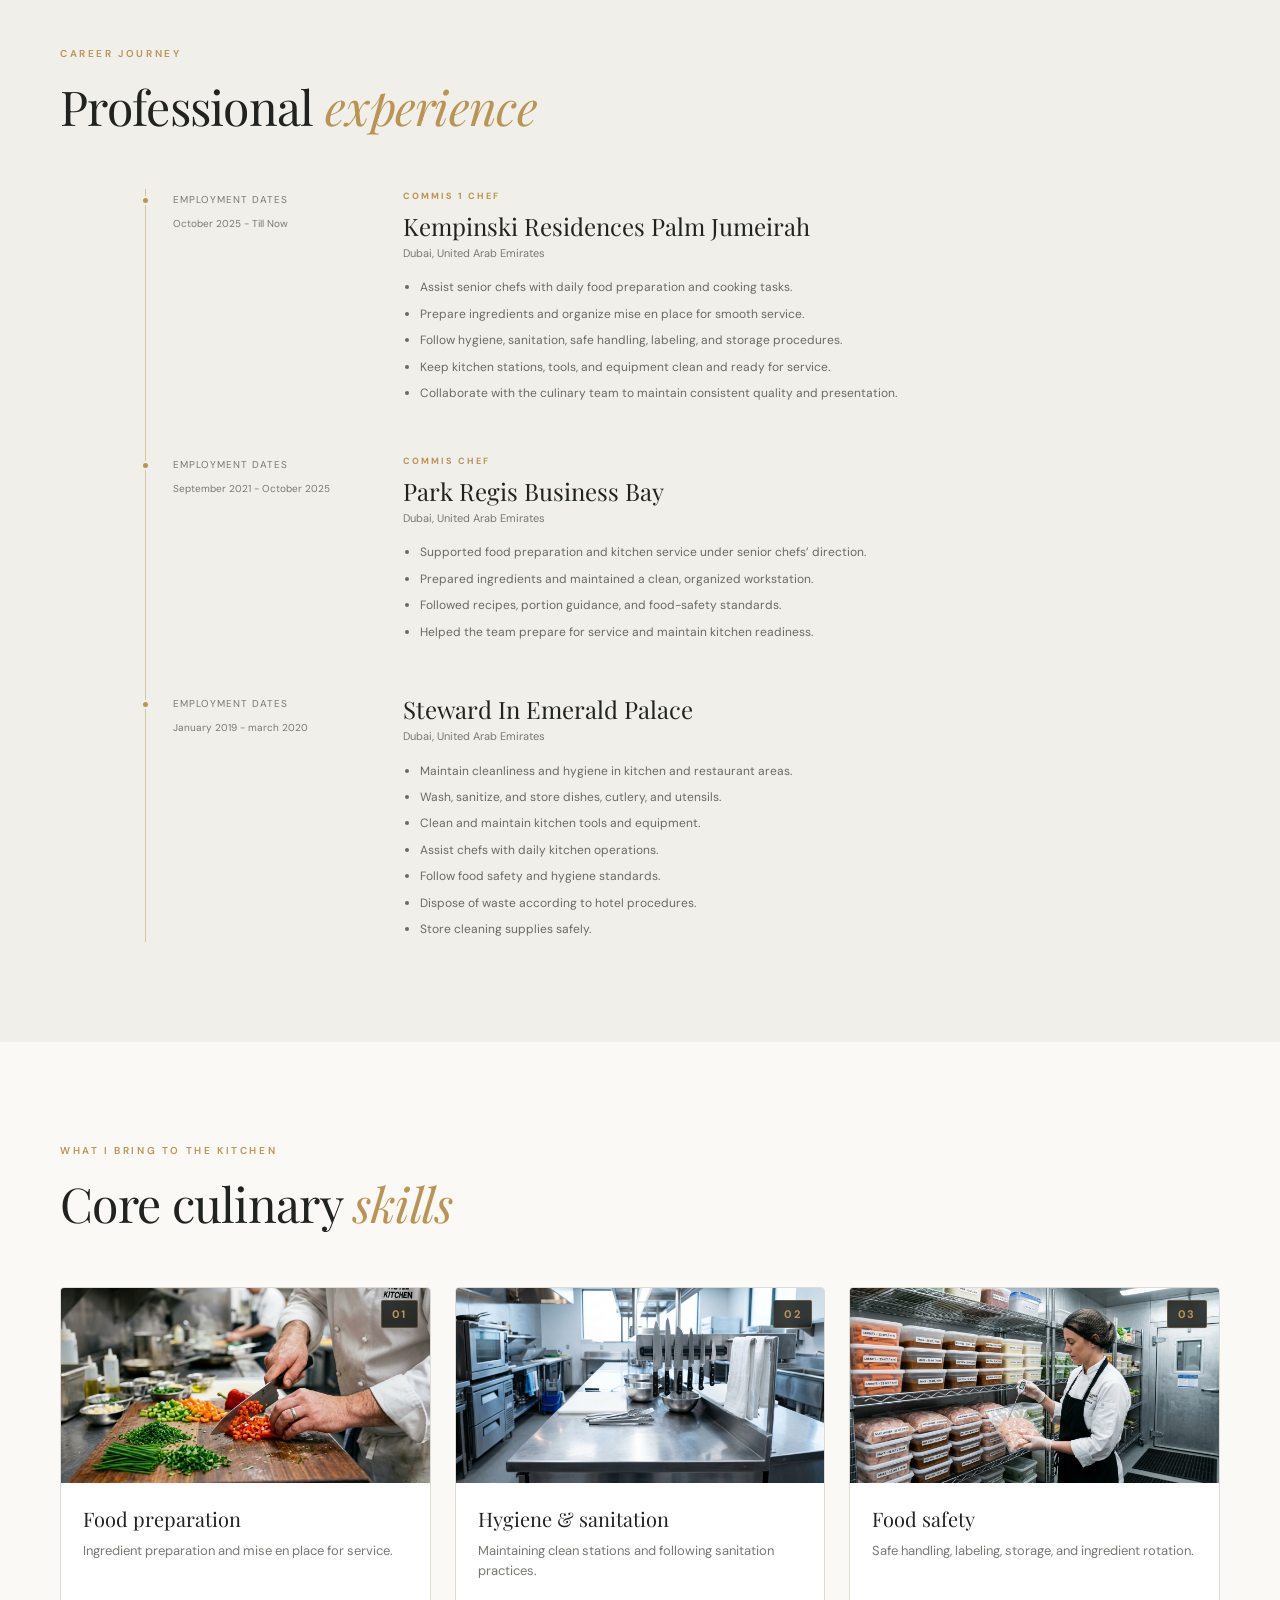
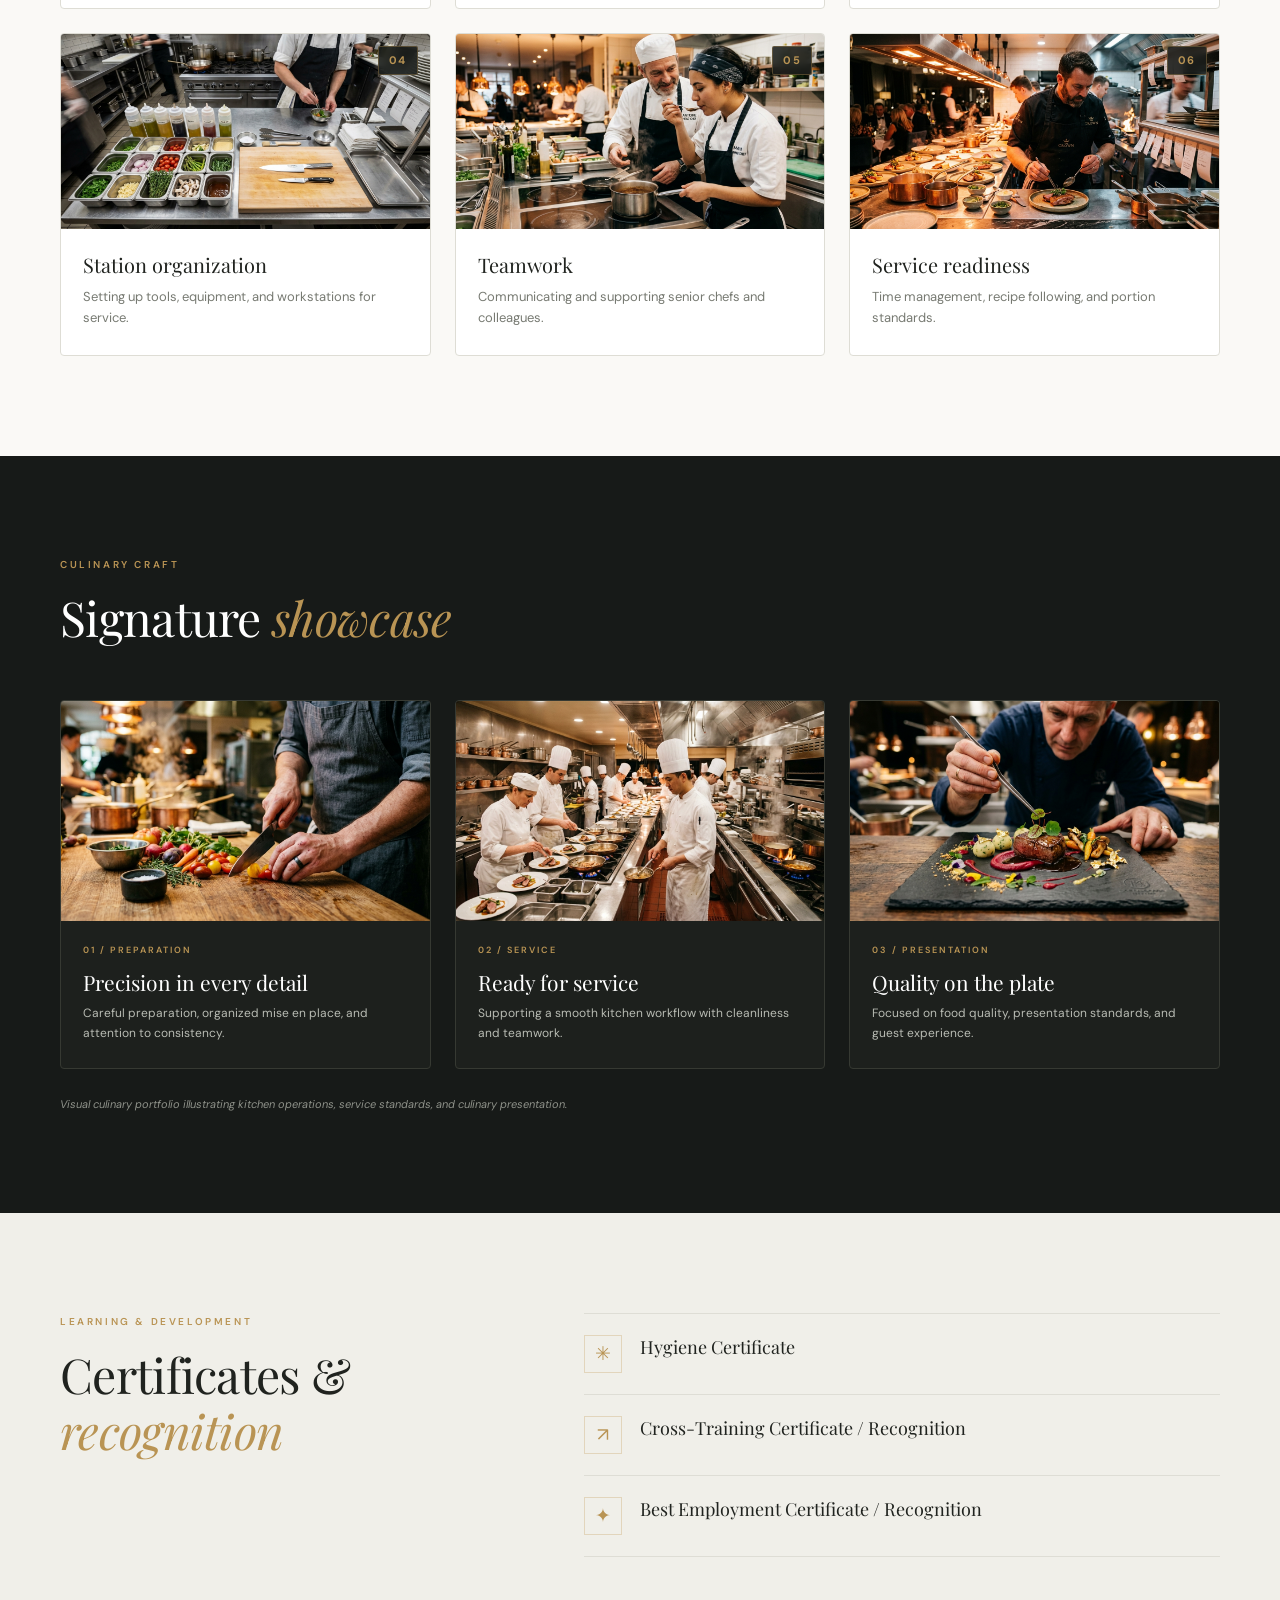
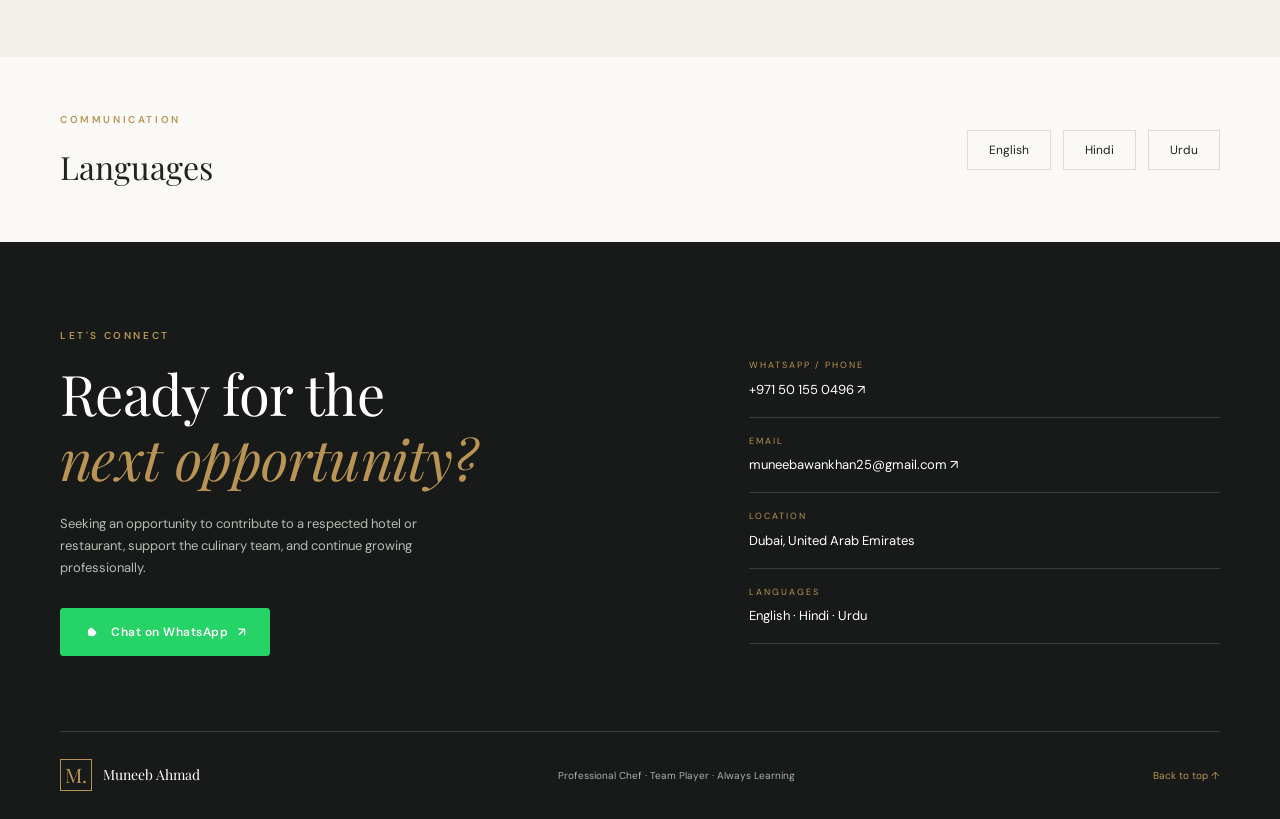
==== commit 2d91163a: "Update index.html" ====
--- a/index.html
+++ b/index.html
@@ -1,5 +1,6 @@
 <!doctype html>
 <html lang="en">
+
 <head>
   <meta charset="utf-8">
   <meta name="viewport" content="width=device-width, initial-scale=1">
@@ -8,7 +9,9 @@
   <title>Muneeb Ahmad | Professional Chef Portfolio</title>
   <link rel="preconnect" href="https://fonts.googleapis.com">
   <link rel="preconnect" href="https://fonts.gstatic.com" crossorigin>
-  <link href="https://fonts.googleapis.com/css2?family=DM+Sans:wght@400;500;600;700&family=Playfair+Display:ital,wght@0,400;0,500;0,600;1,400;1,500&display=swap" rel="stylesheet">
+  <link
+    href="https://fonts.googleapis.com/css2?family=DM+Sans:wght@400;500;600;700&family=Playfair+Display:ital,wght@0,400;0,500;0,600;1,400;1,500&display=swap"
+    rel="stylesheet">
   <link rel="stylesheet" href="assets/css/style.css">
   <script>
     if ('scrollRestoration' in history) { history.scrollRestoration = 'manual'; }
@@ -16,262 +19,325 @@
   </script>
   <script defer src="assets/js/script.js"></script>
 </head>
+
 <body>
-<header class="site-header">
-  <div class="container nav-wrap">
-    <a class="brand" href="#home" aria-label="Muneeb Ahmad home"><span class="brand-mark">M.</span><span>Muneeb Ahmad<small>CHEF PORTFOLIO</small></span></a>
-    <button class="menu-toggle" type="button" aria-label="Open navigation" aria-expanded="false"><span></span><span></span></button>
-    <nav class="main-nav" aria-label="Main navigation">
-      <a href="#home">Home</a><a href="#about">About</a><a href="#experience">Experience</a><a href="#skills">Skills</a><a href="#certificates">Certificates</a><a href="https://wa.me/971501550496" target="_blank" rel="noopener noreferrer" class="nav-contact">Contact ↗</a>
-    </nav>
-  </div>
-</header>
-<main>
-  <section class="hero" id="home">
-    <div class="hero-overlay"></div>
-    <div class="container hero-content">
-      <p class="eyebrow">COMMIS 1 CHEF <span>•</span> CULINARY OPERATIONS</p>
-      <h1>Muneeb<br><em>Ahmad</em></h1>
-      <p class="hero-lead">Passion for food. Dedication to excellence.</p>
-      <p class="hero-copy">A dedicated culinary professional with six years of experience in hotel kitchen environments, focused on preparation, food safety, consistency, and excellent service.</p>
-      <div class="hero-actions">
-        <a class="button button-light" href="#experience">Explore Experience <span aria-hidden="true">↗</span></a>
-        <a class="text-link" href="https://wa.me/971501550496" target="_blank" rel="noopener noreferrer">Get in touch ↗</a>
-      </div>
-      <div class="hero-meta"><span><i class="dot"></i> Based in Dubai, UAE</span><span>6 years of experience</span></div>
+  <header class="site-header">
+    <div class="container nav-wrap">
+      <a class="brand" href="#home" aria-label="Muneeb Ahmad home"><span class="brand-mark">M.</span><span>Muneeb
+          Ahmad<small>CHEF PORTFOLIO</small></span></a>
+      <button class="menu-toggle" type="button" aria-label="Open navigation"
+        aria-expanded="false"><span></span><span></span></button>
+      <nav class="main-nav" aria-label="Main navigation">
+        <a href="#home">Home</a><a href="#about">About</a><a href="#experience">Experience</a><a
+          href="#skills">Skills</a><a href="#certificates">Certificates</a><a href="https://wa.me/971501550496"
+          target="_blank" rel="noopener noreferrer" class="nav-contact">Contact ↗</a>
+      </nav>
     </div>
-    <div class="hero-note">Good food<br>starts with<br><em>care.</em></div>
-  </section>
-
-  <section class="section about-section" id="about">
-    <div class="container two-col about-grid">
-      <div class="portrait-photo">
-        <img src="assets/images/muneeb.jpeg" alt="Chef Muneeb Ahmad, Commis 1 Chef in uniform">
-        <div class="portrait-caption"><span>CHEF MUNEEB AHMAD</span><small>Commis 1 Chef · Dubai, UAE</small></div>
-      </div>
-      <div class="about-copy">
-        <p class="eyebrow">A LITTLE ABOUT ME</p>
-        <h2>Craft, care &<br><em>consistency.</em></h2>
-        <p>Dedicated Commis 1 Chef with six years of experience in professional hotel kitchen environments. Experienced in supporting daily kitchen operations, ingredient preparation, mise en place, station organization, and maintaining high standards of food hygiene and safety.</p>
-        <p>Reliable team player committed to food quality, cleanliness, efficient service, and continuous culinary development.</p>
-        <div class="value-grid">
-          <div class="value-item"><span class="value-icon">✳</span><div><strong>Food quality</strong><small>Consistent preparation and presentation</small></div></div>
-          <div class="value-item"><span class="value-icon">◇</span><div><strong>Food safety</strong><small>Hygiene and safe handling standards</small></div></div>
-          <div class="value-item"><span class="value-icon">↗</span><div><strong>Team player</strong><small>Supporting chefs and service teams</small></div></div>
-          <div class="value-item"><span class="value-icon">＋</span><div><strong>Always learning</strong><small>Committed to culinary development</small></div></div>
-        </div>
-      </div>
-    </div>
-  </section>
-
-  <section class="section soft-section" id="experience">
-    <div class="container">
-      <div class="section-heading">
-        <div><p class="eyebrow">CAREER JOURNEY</p><h2>Professional <em>experience</em></h2></div>
-        
-      </div>
-      <div class="timeline">
-        <article class="timeline-item">
-          <div class="timeline-marker"></div>
-          <div class="timeline-date">EMPLOYMENT DATES<br><span>October 2025 - Till Now </span></div>
-          <div class="timeline-content">
-            <p class="role-label">COMMIS 1 CHEF</p>
-            <h3>Kempinski Residences Palm Jumeirah</h3>
-            <p class="location">Dubai, United Arab Emirates</p>
-            <ul>
-              <li>Assist senior chefs with daily food preparation and cooking tasks.</li>
-              <li>Prepare ingredients and organize mise en place for smooth service.</li>
-              <li>Follow hygiene, sanitation, safe handling, labeling, and storage procedures.</li>
-              <li>Keep kitchen stations, tools, and equipment clean and ready for service.</li>
-              <li>Collaborate with the culinary team to maintain consistent quality and presentation.</li>
-            </ul>
-          </div>
-        </article>
-        <article class="timeline-item">
-          <div class="timeline-marker"></div>
-          <div class="timeline-date">EMPLOYMENT DATES<br><span> September 2021 - October 2025 </span></div>
-          <div class="timeline-content">
-            <p class="role-label">COMMIS CHEF</p>
-            <h3>Park Regis Business Bay</h3>
-            <p class="location">Dubai, United Arab Emirates</p>
-            <ul>
-              <li>Supported food preparation and kitchen service under senior chefs’ direction.</li>
-              <li>Prepared ingredients and maintained a clean, organized workstation.</li>
-              <li>Followed recipes, portion guidance, and food-safety standards.</li>
-              <li>Helped the team prepare for service and maintain kitchen readiness.</li>
-            </ul>
-          </div>
-        </article>
-        <article class="timeline-item">
-          <div class="timeline-marker"></div>
-          <div class="timeline-date">EMPLOYMENT DATES<br><span>  January 2019 - march 2020 </span></div>
-          <div class="timeline-content">
-            <h3>Steward In Emerald Palace </h3>
-            <p class="location">Dubai, United Arab Emirates</p>
-            <ul>
-              <li>Assisted senior chefs with daily food preparation and kitchen operations..</li>
-              <li>Prepared cooking ingredients and kept work areas tidy and well-organized.</li>
-               <li>Followed standard recipes, portion sizes, and proper food-handling procedures.</li>
-              <li>Collaborated with kitchen staff to ensure smooth service and maintain operational efficiency.</li>
-            </ul>
-          </div>
-        </article>
-      </div>
-    </div>
-  </section>
-
-  <section class="section" id="skills">
-    <div class="container">
-      <div class="section-heading">
-        <div><p class="eyebrow">WHAT I BRING TO THE KITCHEN</p><h2>Core culinary <em>skills</em></h2></div>
-      </div>
-      <div class="skills-grid">
-        <article class="skill-card">
-          <div class="skill-media">
-            <img src="assets/images/skill-prep.jpg" alt="Food preparation and knife skills" loading="lazy">
-            <span class="skill-num">01</span>
-          </div>
-          <div class="skill-body">
-            <h3>Food preparation</h3>
-            <p>Ingredient preparation and mise en place for service.</p>
-          </div>
-        </article>
-        <article class="skill-card">
-          <div class="skill-media">
-            <img src="assets/images/skill-hygiene.jpg" alt="Commercial kitchen hygiene and sanitation" loading="lazy">
-            <span class="skill-num">02</span>
-          </div>
-          <div class="skill-body">
-            <h3>Hygiene & sanitation</h3>
-            <p>Maintaining clean stations and following sanitation practices.</p>
-          </div>
-        </article>
-        <article class="skill-card">
-          <div class="skill-media">
-            <img src="assets/images/skill-safety.jpg" alt="Food safety and temperature monitoring" loading="lazy">
-            <span class="skill-num">03</span>
-          </div>
-          <div class="skill-body">
-            <h3>Food safety</h3>
-            <p>Safe handling, labeling, storage, and ingredient rotation.</p>
-          </div>
-        </article>
-        <article class="skill-card">
-          <div class="skill-media">
-            <img src="assets/images/skill-station.jpg" alt="Kitchen station organization and mise en place setup" loading="lazy">
-            <span class="skill-num">04</span>
-          </div>
-          <div class="skill-body">
-            <h3>Station organization</h3>
-            <p>Setting up tools, equipment, and workstations for service.</p>
-          </div>
-        </article>
-        <article class="skill-card">
-          <div class="skill-media">
-            <img src="assets/images/skill-team.jpg" alt="Culinary brigade teamwork and chef collaboration" loading="lazy">
-            <span class="skill-num">05</span>
-          </div>
-          <div class="skill-body">
-            <h3>Teamwork</h3>
-            <p>Communicating and supporting senior chefs and colleagues.</p>
-          </div>
-        </article>
-        <article class="skill-card">
-          <div class="skill-media">
-            <img src="assets/images/skill-service.jpg" alt="Service readiness and dinner service plating" loading="lazy">
-            <span class="skill-num">06</span>
-          </div>
-          <div class="skill-body">
-            <h3>Service readiness</h3>
-            <p>Time management, recipe following, and portion standards.</p>
-          </div>
-        </article>
-      </div>
-    </div>
-  </section>
-
-  <section class="section signature-section" id="gallery">
-    <div class="container">
-      <div class="section-heading">
-        <div><p class="eyebrow">CULINARY CRAFT</p><h2>Signature <em>showcase</em></h2></div>
-      </div>
-      <div class="showcase-grid">
-        <article class="showcase-card">
-          <div class="showcase-image"><img src="assets/images/showcase-prep.jpg" alt="Precision culinary preparation and knife craftsmanship" loading="lazy"></div>
-          <div class="showcase-copy">
-            <span>01 / PREPARATION</span>
-            <h3>Precision in every detail</h3>
-            <p>Careful preparation, organized mise en place, and attention to consistency.</p>
-          </div>
-        </article>
-        <article class="showcase-card">
-          <div class="showcase-image"><img src="assets/images/showcase-service.jpg" alt="Commercial hotel kitchen brigade during service rush" loading="lazy"></div>
-          <div class="showcase-copy">
-            <span>02 / SERVICE</span>
-            <h3>Ready for service</h3>
-            <p>Supporting a smooth kitchen workflow with cleanliness and teamwork.</p>
-          </div>
-        </article>
-        <article class="showcase-card">
-          <div class="showcase-image"><img src="assets/images/showcase-presentation.jpg" alt="Michelin caliber fine dining plated presentation" loading="lazy"></div>
-          <div class="showcase-copy">
-            <span>03 / PRESENTATION</span>
-            <h3>Quality on the plate</h3>
-            <p>Focused on food quality, presentation standards, and guest experience.</p>
-          </div>
-        </article>
-      </div>
-      <p class="gallery-note">Visual culinary portfolio illustrating kitchen operations, service standards, and culinary presentation.</p>
-    </div>
-  </section>
-
-  <section class="section soft-section" id="certificates">
-    <div class="container credentials-grid">
-      <div>
-        <p class="eyebrow">LEARNING & DEVELOPMENT</p>
-        <h2>Certificates &<br><em>recognition</em></h2>
-      </div>
-      <div class="credential-list">
-        <div class="credential"><span class="credential-symbol">✳</span><div><h3>Hygiene Certificate</h3></div></div>
-        <div class="credential"><span class="credential-symbol">↗</span><div><h3>Cross-Training Certificate / Recognition</h3></div></div>
-        <div class="credential"><span class="credential-symbol">✦</span><div><h3>Best Employment Certificate / Recognition</h3></div></div>
-       
-      </div>
-    </div>
-  </section>
-
-  <section class="section languages-section" id="languages">
-    <div class="container language-row">
-      <div><p class="eyebrow">COMMUNICATION</p><h2>Languages</h2></div>
-      <div class="language-pills"><span>English</span><span>Hindi</span><span>Urdu</span></div>
-    </div>
-  </section>
-
-  <section class="contact-section" id="contact">
-    <div class="container contact-grid">
-      <div>
-        <p class="eyebrow">LET'S CONNECT</p>
-        <h2>Ready for the<br><em>next opportunity?</em></h2>
-        <p class="contact-copy">Seeking an opportunity to contribute to a respected hotel or restaurant, support the culinary team, and continue growing professionally.</p>
-        <div class="contact-actions">
-          <a class="button button-whatsapp" href="https://wa.me/971501550496" target="_blank" rel="noopener noreferrer">
-            <svg width="18" height="18" viewBox="0 0 24 24" fill="currentColor" aria-hidden="true"><path d="M12.031 6.172c-3.181 0-5.767 2.586-5.768 5.766-.001 1.298.38 2.27 1.019 3.287l-.582 2.128 2.182-.573c.978.58 1.911.928 3.145.929 3.178 0 5.767-2.587 5.768-5.766 0-3.18-2.587-5.771-5.771zm3.392 8.244c-.144.405-.837.774-1.17.824-.312.045-.694.073-2.146-.527-1.745-.722-2.885-2.487-2.973-2.603-.088-.117-.704-.937-.704-1.787 0-.85.443-1.268.601-1.444.159-.175.347-.219.462-.219.116 0 .232.001.332.006.107.005.25-.041.391.298.145.348.497 1.213.541 1.302.044.088.073.192.015.308-.059.117-.089.19-.176.293-.089.102-.187.228-.267.306-.089.088-.182.183-.078.361.103.177.459.757.985 1.226.677.604 1.248.791 1.425.879.177.088.281.074.385-.045.104-.118.444-.517.562-.694.119-.177.237-.148.399-.089.163.059 1.034.488 1.212.576.177.089.296.133.34.207.045.074.045.428-.099.833zM12 2C6.477 2 2 6.477 2 12c0 1.891.526 3.662 1.438 5.176L2 22l4.962-1.398A9.956 9.956 0 0012 22c5.523 0 10-4.477 10-10S17.523 2 12 2z"/></svg>
-            Chat on WhatsApp <span aria-hidden="true">↗</span>
-          </a>
-        </div>
-      </div>
-      <div class="contact-details">
-        <a href="https://wa.me/971501550496" target="_blank" rel="noopener noreferrer"><span class="contact-label">WHATSAPP / PHONE</span><span>+971 50 155 0496 ↗</span></a>
-        <a href="mailto:muneebawankhan25@gmail.com"><span class="contact-label">EMAIL</span><span>muneebawankhan25@gmail.com ↗</span></a>
-        <div><span class="contact-label">LOCATION</span><span>Dubai, United Arab Emirates</span></div>
-        <div><span class="contact-label">LANGUAGES</span><span>English · Hindi · Urdu</span></div>
-      </div>
-    </div>
-    <footer class="site-footer container"><a class="brand brand-footer" href="#home"><span class="brand-mark">M.</span> Muneeb Ahmad</a><span>Professional Chef · Team Player · Always Learning</span><a href="#home" class="back-top">Back to top ↑</a></footer>
-  </section>
-</main>
-<script>
-  // JavaScript is loaded from assets/js/script.js
-</script>
+  </header>
+  <main>
+    <section class="hero" id="home">
+      <div class="hero-overlay"></div>
+      <div class="container hero-content">
+        <p class="eyebrow">COMMIS 1 CHEF <span>•</span> CULINARY OPERATIONS</p>
+        <h1>Muneeb<br><em>Ahmad</em></h1>
+        <p class="hero-lead">Passion for food. Dedication to excellence.</p>
+        <p class="hero-copy">A dedicated culinary professional with six years of experience in hotel kitchen
+          environments, focused on preparation, food safety, consistency, and excellent service.</p>
+        <div class="hero-actions">
+          <a class="button button-light" href="#experience">Explore Experience <span aria-hidden="true">↗</span></a>
+          <a class="text-link" href="https://wa.me/971501550496" target="_blank" rel="noopener noreferrer">Get in touch
+            ↗</a>
+        </div>
+        <div class="hero-meta"><span><i class="dot"></i> Based in Dubai, UAE</span><span>6 years of experience</span>
+        </div>
+      </div>
+      <div class="hero-note">Good food<br>starts with<br><em>care.</em></div>
+    </section>
+
+    <section class="section about-section" id="about">
+      <div class="container two-col about-grid">
+        <div class="portrait-photo">
+          <img src="assets/images/muneeb.jpeg" alt="Chef Muneeb Ahmad, Commis 1 Chef in uniform">
+          <div class="portrait-caption"><span>CHEF MUNEEB AHMAD</span><small>Commis 1 Chef · Dubai, UAE</small></div>
+        </div>
+        <div class="about-copy">
+          <p class="eyebrow">A LITTLE ABOUT ME</p>
+          <h2>Craft, care &<br><em>consistency.</em></h2>
+          <p>Dedicated Commis 1 Chef with six years of experience in professional hotel kitchen environments.
+            Experienced in supporting daily kitchen operations, ingredient preparation, mise en place, station
+            organization, and maintaining high standards of food hygiene and safety.</p>
+          <p>Reliable team player committed to food quality, cleanliness, efficient service, and continuous culinary
+            development.</p>
+          <div class="value-grid">
+            <div class="value-item"><span class="value-icon">✳</span>
+              <div><strong>Food quality</strong><small>Consistent preparation and presentation</small></div>
+            </div>
+            <div class="value-item"><span class="value-icon">◇</span>
+              <div><strong>Food safety</strong><small>Hygiene and safe handling standards</small></div>
+            </div>
+            <div class="value-item"><span class="value-icon">↗</span>
+              <div><strong>Team player</strong><small>Supporting chefs and service teams</small></div>
+            </div>
+            <div class="value-item"><span class="value-icon">＋</span>
+              <div><strong>Always learning</strong><small>Committed to culinary development</small></div>
+            </div>
+          </div>
+        </div>
+      </div>
+    </section>
+
+    <section class="section soft-section" id="experience">
+      <div class="container">
+        <div class="section-heading">
+          <div>
+            <p class="eyebrow">CAREER JOURNEY</p>
+            <h2>Professional <em>experience</em></h2>
+          </div>
+
+        </div>
+        <div class="timeline">
+          <article class="timeline-item">
+            <div class="timeline-marker"></div>
+            <div class="timeline-date">EMPLOYMENT DATES<br><span>October 2025 - Till Now </span></div>
+            <div class="timeline-content">
+              <p class="role-label">COMMIS 1 CHEF</p>
+              <h3>Kempinski Residences Palm Jumeirah</h3>
+              <p class="location">Dubai, United Arab Emirates</p>
+              <ul>
+                <li>Assist senior chefs with daily food preparation and cooking tasks.</li>
+                <li>Prepare ingredients and organize mise en place for smooth service.</li>
+                <li>Follow hygiene, sanitation, safe handling, labeling, and storage procedures.</li>
+                <li>Keep kitchen stations, tools, and equipment clean and ready for service.</li>
+                <li>Collaborate with the culinary team to maintain consistent quality and presentation.</li>
+              </ul>
+            </div>
+          </article>
+          <article class="timeline-item">
+            <div class="timeline-marker"></div>
+            <div class="timeline-date">EMPLOYMENT DATES<br><span> September 2021 - October 2025 </span></div>
+            <div class="timeline-content">
+              <p class="role-label">COMMIS CHEF</p>
+              <h3>Park Regis Business Bay</h3>
+              <p class="location">Dubai, United Arab Emirates</p>
+              <ul>
+                <li>Supported food preparation and kitchen service under senior chefs’ direction.</li>
+                <li>Prepared ingredients and maintained a clean, organized workstation.</li>
+                <li>Followed recipes, portion guidance, and food-safety standards.</li>
+                <li>Helped the team prepare for service and maintain kitchen readiness.</li>
+              </ul>
+            </div>
+          </article>
+          <article class="timeline-item">
+            <div class="timeline-marker"></div>
+            <div class="timeline-date">EMPLOYMENT DATES<br><span> January 2019 - march 2020 </span></div>
+            <div class="timeline-content">
+              <h3>Steward In Emerald Palace </h3>
+              <p class="location">Dubai, United Arab Emirates</p>
+              <ul>
+                <li>Maintain cleanliness and hygiene in kitchen and restaurant areas.</li>
+                <li>Wash, sanitize, and store dishes, cutlery, and utensils.</li>
+                <li>Clean and maintain kitchen tools and equipment.</li>
+                <li>Assist chefs with daily kitchen operations.</li>
+                <li>Follow food safety and hygiene standards.</li>
+                <li>Dispose of waste according to hotel procedures.</li>
+                <li>Store cleaning supplies safely.</li>
+              </ul>
+            </div>
+          </article>
+        </div>
+      </div>
+    </section>
+
+    <section class="section" id="skills">
+      <div class="container">
+        <div class="section-heading">
+          <div>
+            <p class="eyebrow">WHAT I BRING TO THE KITCHEN</p>
+            <h2>Core culinary <em>skills</em></h2>
+          </div>
+        </div>
+        <div class="skills-grid">
+          <article class="skill-card">
+            <div class="skill-media">
+              <img src="assets/images/skill-prep.jpg" alt="Food preparation and knife skills" loading="lazy">
+              <span class="skill-num">01</span>
+            </div>
+            <div class="skill-body">
+              <h3>Food preparation</h3>
+              <p>Ingredient preparation and mise en place for service.</p>
+            </div>
+          </article>
+          <article class="skill-card">
+            <div class="skill-media">
+              <img src="assets/images/skill-hygiene.jpg" alt="Commercial kitchen hygiene and sanitation" loading="lazy">
+              <span class="skill-num">02</span>
+            </div>
+            <div class="skill-body">
+              <h3>Hygiene & sanitation</h3>
+              <p>Maintaining clean stations and following sanitation practices.</p>
+            </div>
+          </article>
+          <article class="skill-card">
+            <div class="skill-media">
+              <img src="assets/images/skill-safety.jpg" alt="Food safety and temperature monitoring" loading="lazy">
+              <span class="skill-num">03</span>
+            </div>
+            <div class="skill-body">
+              <h3>Food safety</h3>
+              <p>Safe handling, labeling, storage, and ingredient rotation.</p>
+            </div>
+          </article>
+          <article class="skill-card">
+            <div class="skill-media">
+              <img src="assets/images/skill-station.jpg" alt="Kitchen station organization and mise en place setup"
+                loading="lazy">
+              <span class="skill-num">04</span>
+            </div>
+            <div class="skill-body">
+              <h3>Station organization</h3>
+              <p>Setting up tools, equipment, and workstations for service.</p>
+            </div>
+          </article>
+          <article class="skill-card">
+            <div class="skill-media">
+              <img src="assets/images/skill-team.jpg" alt="Culinary brigade teamwork and chef collaboration"
+                loading="lazy">
+              <span class="skill-num">05</span>
+            </div>
+            <div class="skill-body">
+              <h3>Teamwork</h3>
+              <p>Communicating and supporting senior chefs and colleagues.</p>
+            </div>
+          </article>
+          <article class="skill-card">
+            <div class="skill-media">
+              <img src="assets/images/skill-service.jpg" alt="Service readiness and dinner service plating"
+                loading="lazy">
+              <span class="skill-num">06</span>
+            </div>
+            <div class="skill-body">
+              <h3>Service readiness</h3>
+              <p>Time management, recipe following, and portion standards.</p>
+            </div>
+          </article>
+        </div>
+      </div>
+    </section>
+
+    <section class="section signature-section" id="gallery">
+      <div class="container">
+        <div class="section-heading">
+          <div>
+            <p class="eyebrow">CULINARY CRAFT</p>
+            <h2>Signature <em>showcase</em></h2>
+          </div>
+        </div>
+        <div class="showcase-grid">
+          <article class="showcase-card">
+            <div class="showcase-image"><img src="assets/images/showcase-prep.jpg"
+                alt="Precision culinary preparation and knife craftsmanship" loading="lazy"></div>
+            <div class="showcase-copy">
+              <span>01 / PREPARATION</span>
+              <h3>Precision in every detail</h3>
+              <p>Careful preparation, organized mise en place, and attention to consistency.</p>
+            </div>
+          </article>
+          <article class="showcase-card">
+            <div class="showcase-image"><img src="assets/images/showcase-service.jpg"
+                alt="Commercial hotel kitchen brigade during service rush" loading="lazy"></div>
+            <div class="showcase-copy">
+              <span>02 / SERVICE</span>
+              <h3>Ready for service</h3>
+              <p>Supporting a smooth kitchen workflow with cleanliness and teamwork.</p>
+            </div>
+          </article>
+          <article class="showcase-card">
+            <div class="showcase-image"><img src="assets/images/showcase-presentation.jpg"
+                alt="Michelin caliber fine dining plated presentation" loading="lazy"></div>
+            <div class="showcase-copy">
+              <span>03 / PRESENTATION</span>
+              <h3>Quality on the plate</h3>
+              <p>Focused on food quality, presentation standards, and guest experience.</p>
+            </div>
+          </article>
+        </div>
+        <p class="gallery-note">Visual culinary portfolio illustrating kitchen operations, service standards, and
+          culinary presentation.</p>
+      </div>
+    </section>
+
+    <section class="section soft-section" id="certificates">
+      <div class="container credentials-grid">
+        <div>
+          <p class="eyebrow">LEARNING & DEVELOPMENT</p>
+          <h2>Certificates &<br><em>recognition</em></h2>
+        </div>
+        <div class="credential-list">
+          <div class="credential"><span class="credential-symbol">✳</span>
+            <div>
+              <h3>Hygiene Certificate</h3>
+            </div>
+          </div>
+          <div class="credential"><span class="credential-symbol">↗</span>
+            <div>
+              <h3>Cross-Training Certificate / Recognition</h3>
+            </div>
+          </div>
+          <div class="credential"><span class="credential-symbol">✦</span>
+            <div>
+              <h3>Best Employment Certificate / Recognition</h3>
+            </div>
+          </div>
+
+        </div>
+      </div>
+    </section>
+
+    <section class="section languages-section" id="languages">
+      <div class="container language-row">
+        <div>
+          <p class="eyebrow">COMMUNICATION</p>
+          <h2>Languages</h2>
+        </div>
+        <div class="language-pills"><span>English</span><span>Hindi</span><span>Urdu</span></div>
+      </div>
+    </section>
+
+    <section class="contact-section" id="contact">
+      <div class="container contact-grid">
+        <div>
+          <p class="eyebrow">LET'S CONNECT</p>
+          <h2>Ready for the<br><em>next opportunity?</em></h2>
+          <p class="contact-copy">Seeking an opportunity to contribute to a respected hotel or restaurant, support the
+            culinary team, and continue growing professionally.</p>
+          <div class="contact-actions">
+            <a class="button button-whatsapp" href="https://wa.me/971501550496" target="_blank"
+              rel="noopener noreferrer">
+              <svg width="18" height="18" viewBox="0 0 24 24" fill="currentColor" aria-hidden="true">
+                <path
+                  d="M12.031 6.172c-3.181 0-5.767 2.586-5.768 5.766-.001 1.298.38 2.27 1.019 3.287l-.582 2.128 2.182-.573c.978.58 1.911.928 3.145.929 3.178 0 5.767-2.587 5.768-5.766 0-3.18-2.587-5.771-5.771zm3.392 8.244c-.144.405-.837.774-1.17.824-.312.045-.694.073-2.146-.527-1.745-.722-2.885-2.487-2.973-2.603-.088-.117-.704-.937-.704-1.787 0-.85.443-1.268.601-1.444.159-.175.347-.219.462-.219.116 0 .232.001.332.006.107.005.25-.041.391.298.145.348.497 1.213.541 1.302.044.088.073.192.015.308-.059.117-.089.19-.176.293-.089.102-.187.228-.267.306-.089.088-.182.183-.078.361.103.177.459.757.985 1.226.677.604 1.248.791 1.425.879.177.088.281.074.385-.045.104-.118.444-.517.562-.694.119-.177.237-.148.399-.089.163.059 1.034.488 1.212.576.177.089.296.133.34.207.045.074.045.428-.099.833zM12 2C6.477 2 2 6.477 2 12c0 1.891.526 3.662 1.438 5.176L2 22l4.962-1.398A9.956 9.956 0 0012 22c5.523 0 10-4.477 10-10S17.523 2 12 2z" />
+              </svg>
+              Chat on WhatsApp <span aria-hidden="true">↗</span>
+            </a>
+          </div>
+        </div>
+        <div class="contact-details">
+          <a href="https://wa.me/971501550496" target="_blank" rel="noopener noreferrer"><span
+              class="contact-label">WHATSAPP / PHONE</span><span>+971 50 155 0496 ↗</span></a>
+          <a href="mailto:muneebawankhan25@gmail.com"><span
+              class="contact-label">EMAIL</span><span>muneebawankhan25@gmail.com ↗</span></a>
+          <div><span class="contact-label">LOCATION</span><span>Dubai, United Arab Emirates</span></div>
+          <div><span class="contact-label">LANGUAGES</span><span>English · Hindi · Urdu</span></div>
+        </div>
+      </div>
+      <footer class="site-footer container"><a class="brand brand-footer" href="#home"><span
+            class="brand-mark">M.</span> Muneeb Ahmad</a><span>Professional Chef · Team Player · Always
+          Learning</span><a href="#home" class="back-top">Back to top ↑</a></footer>
+    </section>
+  </main>
+  <script>
+    // JavaScript is loaded from assets/js/script.js
+  </script>
 </body>
-</html>
+
+</html>
